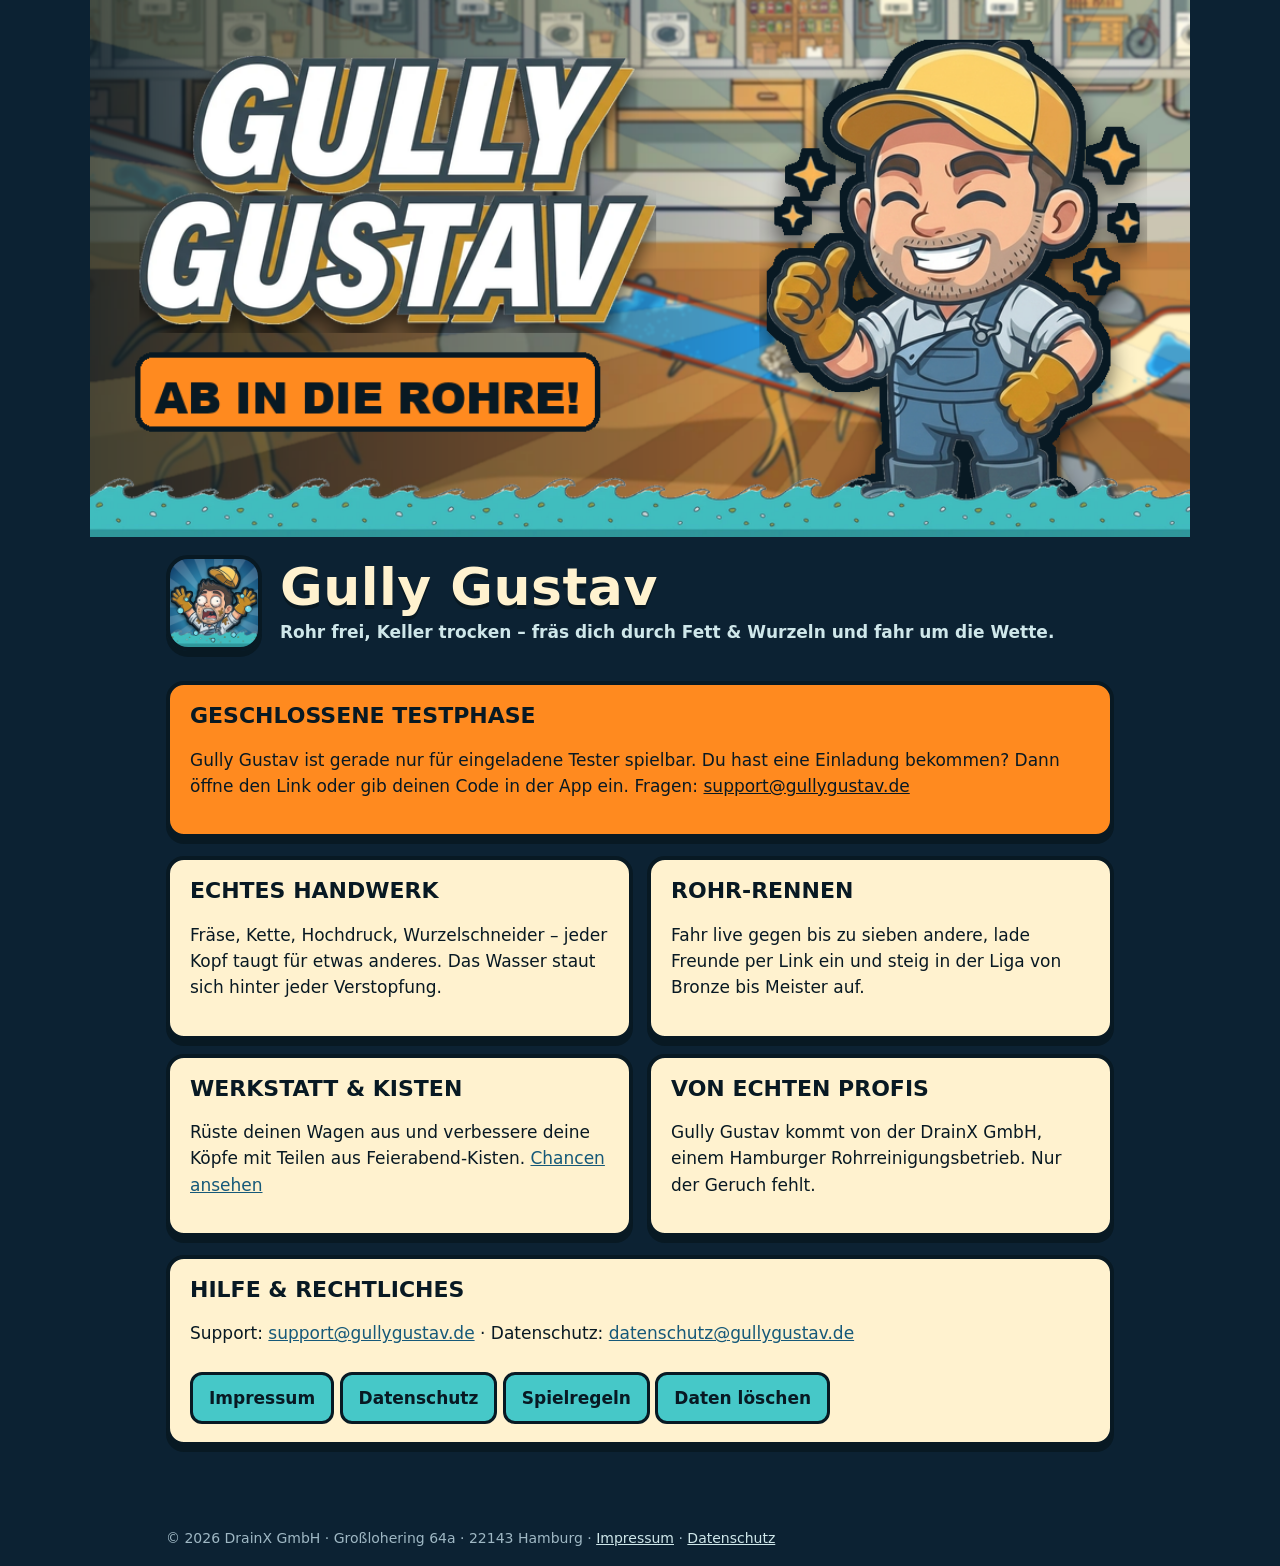
==== index.html @ fd1d6a28 "Website gullygustav.de: Startseite und Rechtliches Co-Authored-By: Claude Opus 5.5 (1M context) <nor" ====
<!doctype html>
<html lang="de">
<head>
<meta charset="utf-8">
<meta name="viewport" content="width=device-width,initial-scale=1">
<title>Gully Gustav – Rohrreinigung im Untergrund</title>
<meta name="description" content="Gully Gustav: Fräs dich durch Fett und Wurzeln, rette den Keller und fahr um die Wette. Ein Spiel der DrainX GmbH aus Hamburg.">
<link rel="icon" href="assets/symbol-192.png">
<style>
  :root { --tinte:#081923; --nacht:#0c2233; --papier:#fff2cf; --orange:#ff8a1f; --gold:#f6b73c; --wasser:#46c8c8; }
  * { box-sizing:border-box; }
  body { margin:0; background:var(--nacht); color:var(--papier); font:17px/1.55 system-ui,-apple-system,"Segoe UI",Roboto,sans-serif; }
  a { color:var(--gold); }
  .held { max-width:1100px; margin:0 auto; }
  .held > img.banner { display:block; width:100%; height:auto; aspect-ratio:1024/500; }
  .held-inhalt { max-width:980px; width:100%; margin:0 auto; padding:18px 16px 4px; display:flex; gap:18px; align-items:center; }
  .held-inhalt img { width:96px; height:96px; border-radius:22px; border:4px solid var(--tinte); box-shadow:0 6px 0 var(--tinte); }
  h1 { margin:0; font:900 clamp(30px,6vw,52px)/1 system-ui,sans-serif; letter-spacing:.5px; text-shadow:0 4px 0 var(--tinte); }
  .unter { margin:6px 0 0; font-weight:700; color:#cfe7ea; }
  main { max-width:980px; margin:0 auto; padding:8px 16px 48px; }
  .karte { margin:18px 0; padding:18px 20px; border:4px solid var(--tinte); border-radius:18px; background:var(--papier); color:var(--tinte); box-shadow:0 6px 0 var(--tinte); }
  .karte h2 { margin:0 0 6px; font:900 22px/1.2 system-ui,sans-serif; text-transform:uppercase; }
  .raster { display:grid; grid-template-columns:repeat(auto-fit,minmax(min(100%,360px),1fr)); gap:14px; }
  .raster .karte { margin:0; }
  .hinweis { background:var(--orange); }
  .knopf { display:inline-block; margin-top:8px; padding:10px 16px; border:3px solid var(--tinte); border-radius:12px; background:var(--wasser); color:var(--tinte); font-weight:900; text-decoration:none; }
  footer { max-width:980px; margin:0 auto; padding:16px; font-size:14px; color:#9fb8c4; }
  footer a { color:#cfe7ea; }
</style>
</head>
<body>
<header class="held">
  <img class="banner" src="assets/vorstellung-1024x500.png" alt="Gully Gustav – Ab in die Rohre!">
  <div class="held-inhalt">
    <img src="assets/symbol-192.png" alt="Gully Gustav Symbol">
    <div>
      <h1>Gully Gustav</h1>
      <p class="unter">Rohr frei, Keller trocken – fräs dich durch Fett &amp; Wurzeln und fahr um die Wette.</p>
    </div>
  </div>
</header>
<main>
  <section class="karte hinweis">
    <h2>Geschlossene Testphase</h2>
    <p>Gully Gustav ist gerade nur für eingeladene Tester spielbar. Du hast eine Einladung bekommen? Dann öffne den Link oder gib deinen Code in der App ein. Fragen: <a href="mailto:support@gullygustav.de" style="color:var(--tinte)">support@gullygustav.de</a></p>
  </section>
  <div class="raster">
    <section class="karte"><h2>Echtes Handwerk</h2><p>Fräse, Kette, Hochdruck, Wurzelschneider – jeder Kopf taugt für etwas anderes. Das Wasser staut sich hinter jeder Verstopfung.</p></section>
    <section class="karte"><h2>Rohr-Rennen</h2><p>Fahr live gegen bis zu sieben andere, lade Freunde per Link ein und steig in der Liga von Bronze bis Meister auf.</p></section>
    <section class="karte"><h2>Werkstatt &amp; Kisten</h2><p>Rüste deinen Wagen aus und verbessere deine Köpfe mit Teilen aus Feierabend-Kisten. <a href="recht/#kisten" style="color:#165979">Chancen ansehen</a></p></section>
    <section class="karte"><h2>Von echten Profis</h2><p>Gully Gustav kommt von der DrainX GmbH, einem Hamburger Rohrreinigungsbetrieb. Nur der Geruch fehlt.</p></section>
  </div>
  <section class="karte">
    <h2>Hilfe &amp; Rechtliches</h2>
    <p>Support: <a href="mailto:support@gullygustav.de" style="color:#165979">support@gullygustav.de</a> · Datenschutz: <a href="mailto:datenschutz@gullygustav.de" style="color:#165979">datenschutz@gullygustav.de</a></p>
    <a class="knopf" href="recht/#impressum">Impressum</a>
    <a class="knopf" href="recht/#datenschutz">Datenschutz</a>
    <a class="knopf" href="recht/#regeln">Spielregeln</a>
    <a class="knopf" href="recht/#loeschen">Daten löschen</a>
  </section>
</main>
<footer>© 2026 DrainX GmbH · Großlohering 64a · 22143 Hamburg · <a href="recht/#impressum">Impressum</a> · <a href="recht/#datenschutz">Datenschutz</a></footer>
</body>
</html>
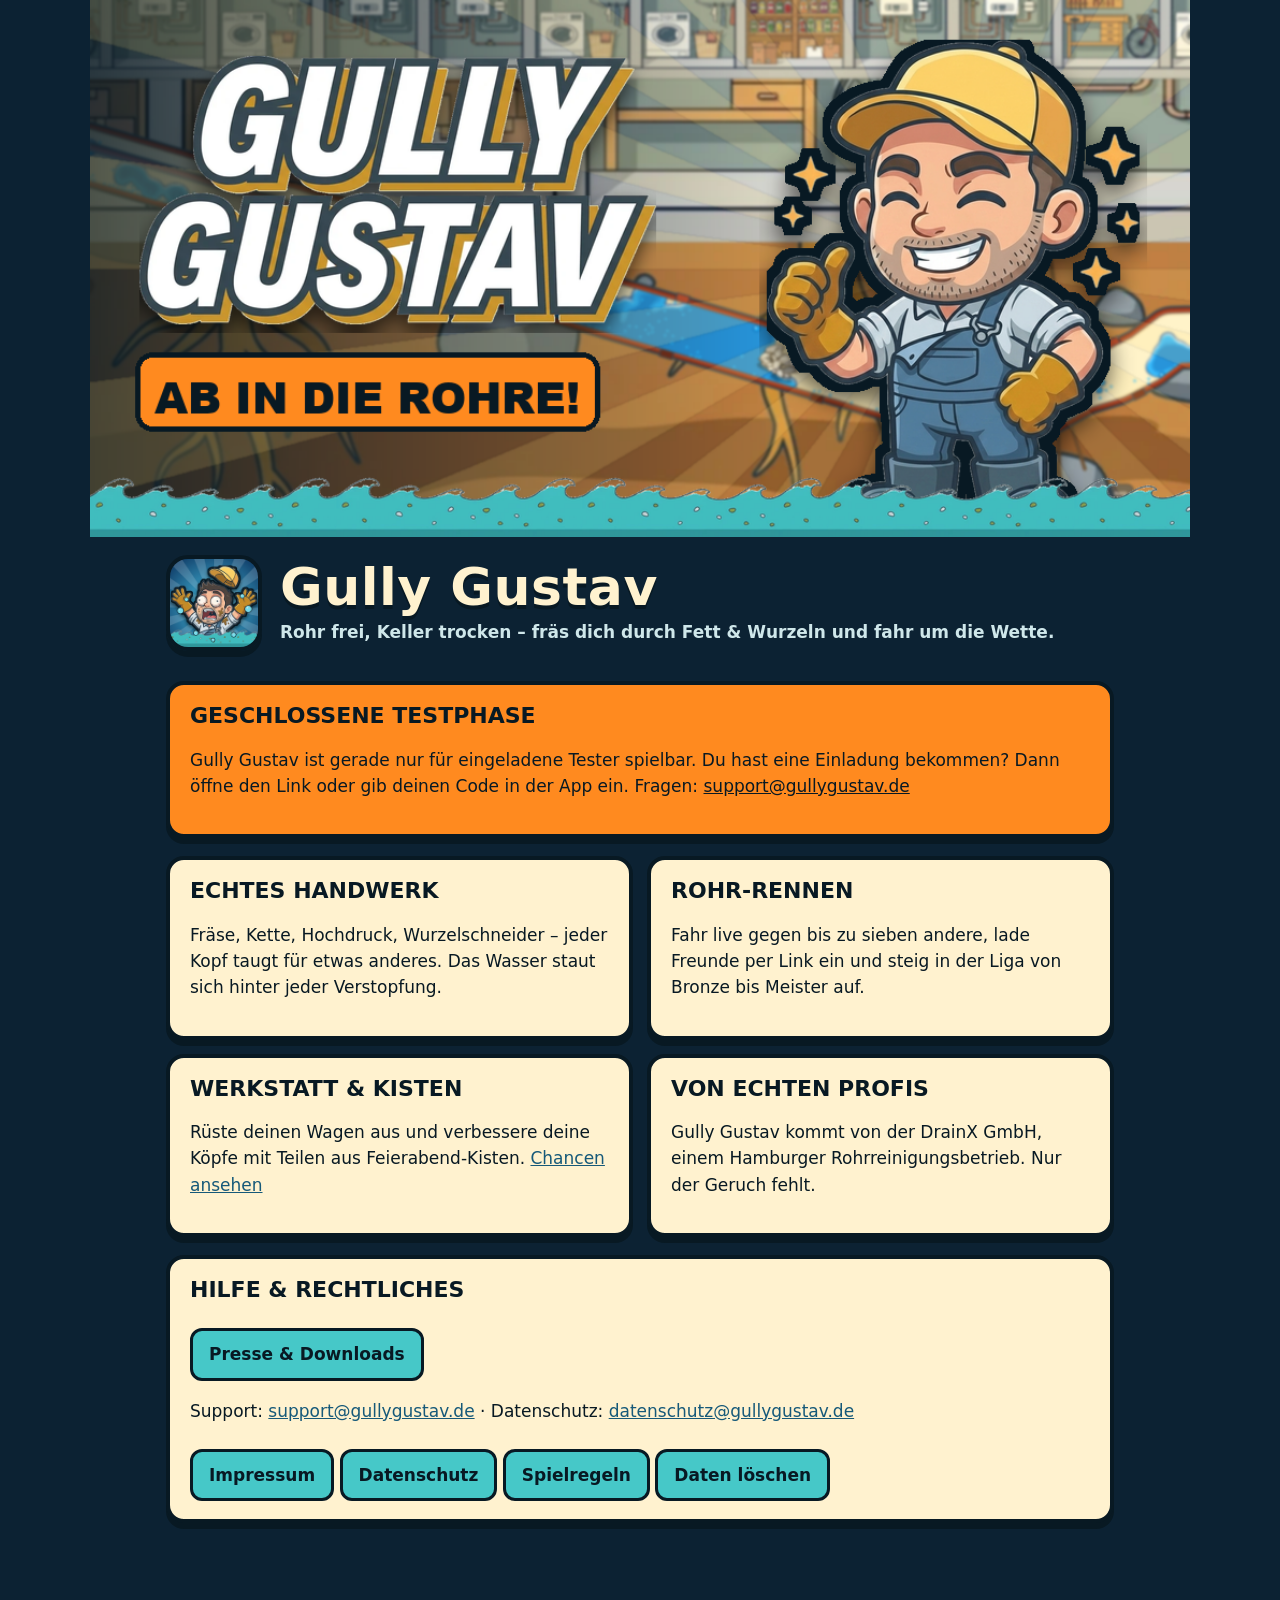
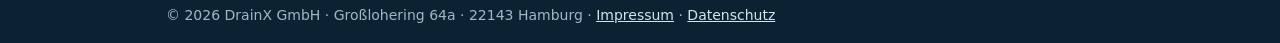
==== commit 7ac62380: "Add public Gully Gustav press kit and downloads" ====
--- a/index.html
+++ b/index.html
@@ -52,6 +52,7 @@
   </div>
   <section class="karte">
     <h2>Hilfe &amp; Rechtliches</h2>
+    <p><a class="knopf" href="presse/">Presse &amp; Downloads</a></p>
     <p>Support: <a href="mailto:support@gullygustav.de" style="color:#165979">support@gullygustav.de</a> · Datenschutz: <a href="mailto:datenschutz@gullygustav.de" style="color:#165979">datenschutz@gullygustav.de</a></p>
     <a class="knopf" href="recht/#impressum">Impressum</a>
     <a class="knopf" href="recht/#datenschutz">Datenschutz</a>
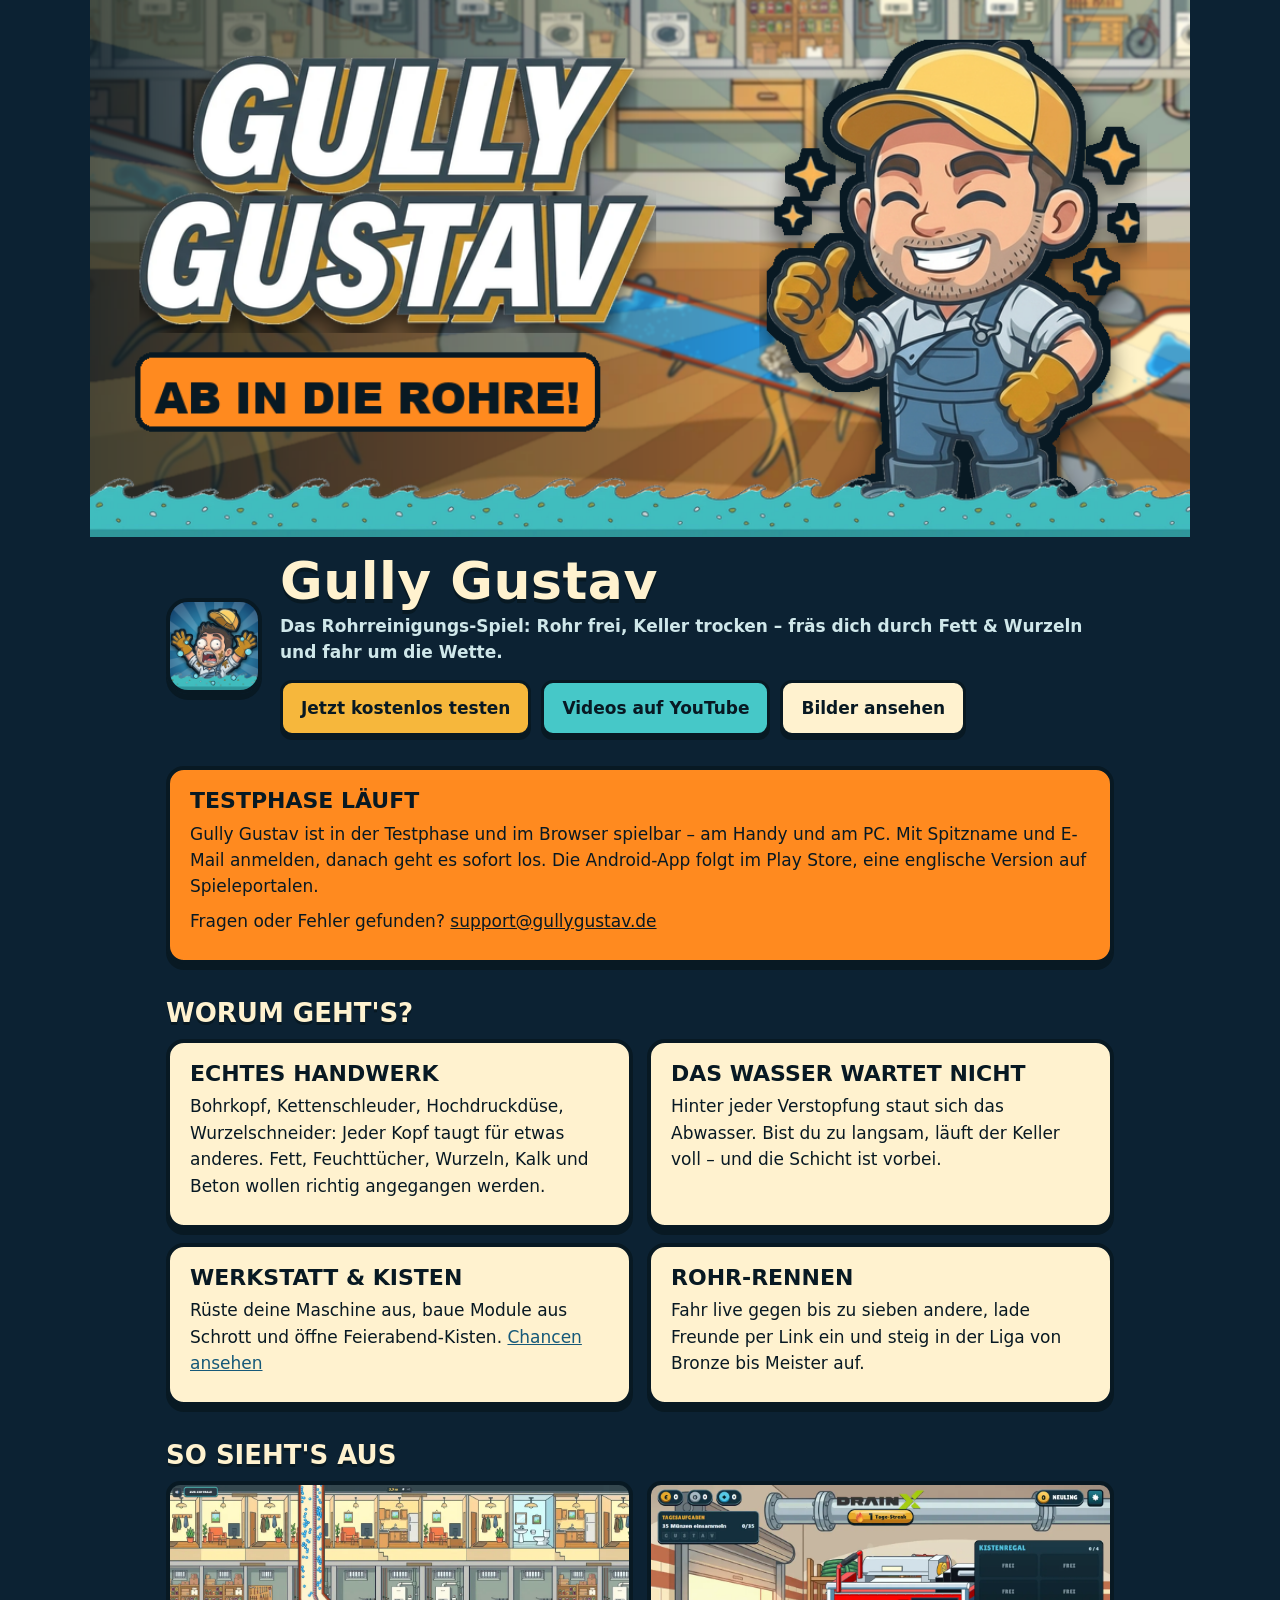
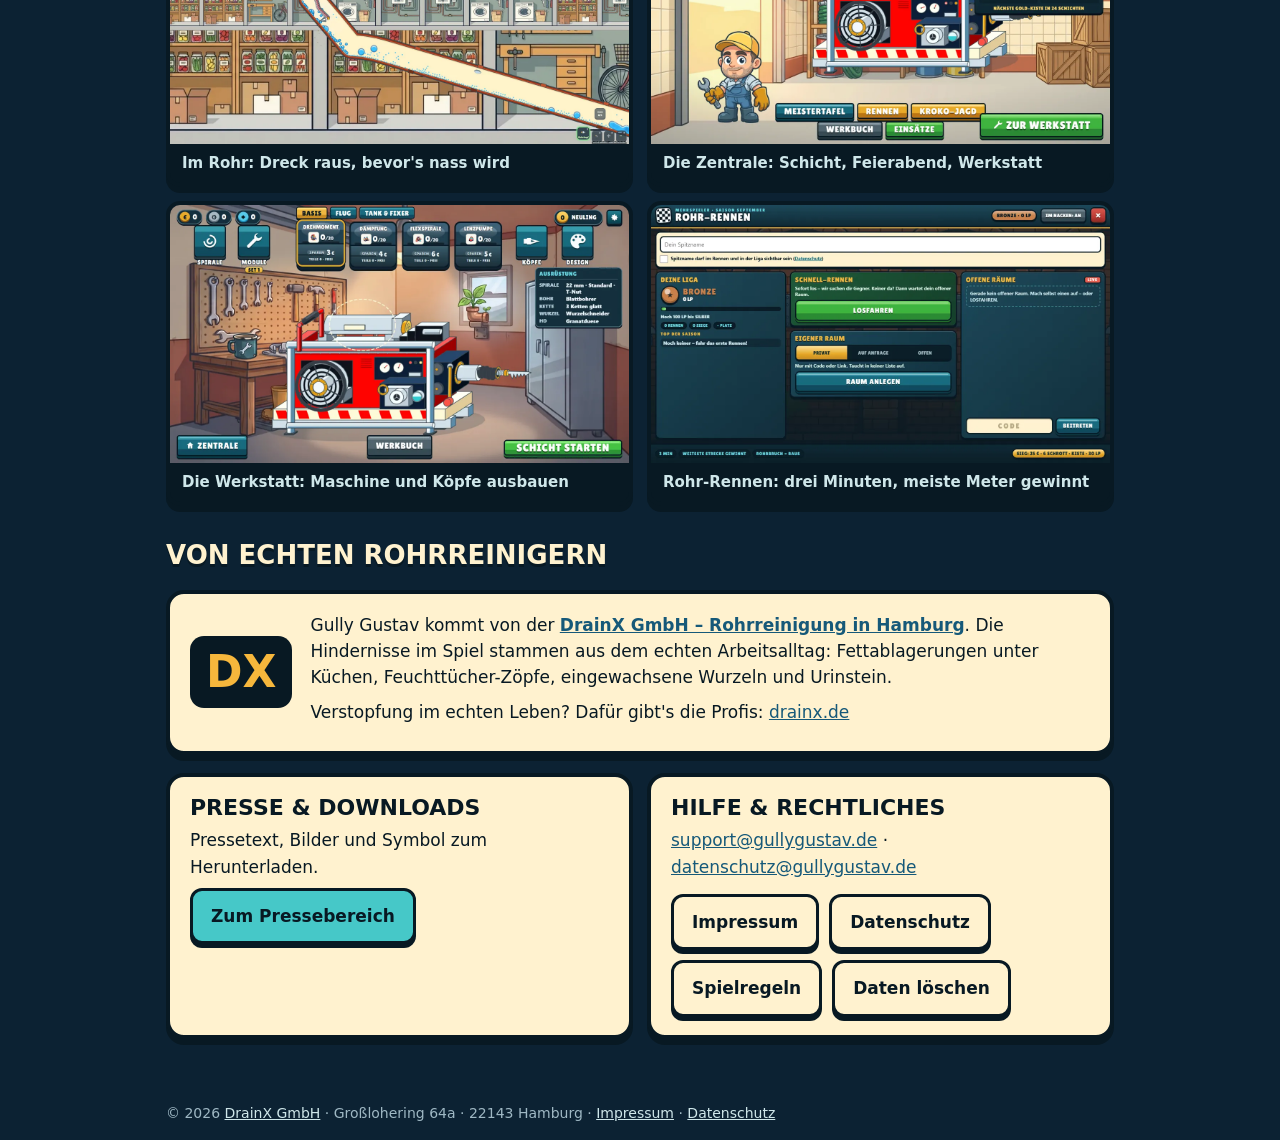
==== commit 232adf3a: "Startseite neu: Spielbilder, Knoepfe (Testen, YouTube), DrainX-Abschnitt mit Link, SEO (Canonical, O" ====
--- a/index.html
+++ b/index.html
@@ -3,63 +3,135 @@
 <head>
 <meta charset="utf-8">
 <meta name="viewport" content="width=device-width,initial-scale=1">
-<title>Gully Gustav – Rohrreinigung im Untergrund</title>
-<meta name="description" content="Gully Gustav: Fräs dich durch Fett und Wurzeln, rette den Keller und fahr um die Wette. Ein Spiel der DrainX GmbH aus Hamburg.">
+<title>Gully Gustav – das Rohrreinigungs-Spiel von DrainX</title>
+<meta name="description" content="Gully Gustav: Fräs dich durch Fett, Feuchttücher und Wurzeln, bevor der Keller volläuft. Arcade-Spiel mit echter Wasserphysik, Werkstatt und Rohr-Rennen – gemacht von der DrainX GmbH, Rohrreinigung aus Hamburg.">
+<link rel="canonical" href="https://gullygustav.de/">
 <link rel="icon" href="assets/symbol-192.png">
+<link rel="apple-touch-icon" href="assets/symbol-192.png">
+<meta name="theme-color" content="#081923">
+<meta property="og:type" content="website">
+<meta property="og:site_name" content="Gully Gustav">
+<meta property="og:title" content="Gully Gustav – das Rohrreinigungs-Spiel">
+<meta property="og:description" content="Rohr frei, Keller trocken: Fräs dich durch Fett und Wurzeln und fahr um die Wette. Ein Spiel der DrainX GmbH aus Hamburg.">
+<meta property="og:url" content="https://gullygustav.de/">
+<meta property="og:image" content="https://gullygustav.de/assets/og-bild.jpg">
+<meta property="og:image:width" content="1200">
+<meta property="og:image:height" content="630">
+<meta property="og:locale" content="de_DE">
+<meta name="twitter:card" content="summary_large_image">
+<script type="application/ld+json">
+{
+  "@context": "https://schema.org",
+  "@type": "VideoGame",
+  "name": "Gully Gustav",
+  "url": "https://gullygustav.de/",
+  "image": "https://gullygustav.de/assets/og-bild.jpg",
+  "description": "Arcade-Spiel über Rohrreinigung: Werkzeugkopf wählen, Verstopfungen fräsen, bevor das Wasser den Keller flutet. Mit Werkstatt, Feierabend-Kisten und Rohr-Rennen.",
+  "genre": ["Arcade", "Geschicklichkeit"],
+  "gamePlatform": ["Webbrowser", "Android"],
+  "inLanguage": ["de", "en"],
+  "publisher": {
+    "@type": "Organization",
+    "name": "DrainX GmbH",
+    "url": "https://drainx.de/",
+    "address": { "@type": "PostalAddress", "streetAddress": "Großlohering 64a", "postalCode": "22143", "addressLocality": "Hamburg", "addressCountry": "DE" }
+  },
+  "sameAs": ["https://www.youtube.com/@gullygustavspiel"]
+}
+</script>
 <style>
   :root { --tinte:#081923; --nacht:#0c2233; --papier:#fff2cf; --orange:#ff8a1f; --gold:#f6b73c; --wasser:#46c8c8; }
   * { box-sizing:border-box; }
+  html { scroll-behavior:smooth; }
   body { margin:0; background:var(--nacht); color:var(--papier); font:17px/1.55 system-ui,-apple-system,"Segoe UI",Roboto,sans-serif; }
   a { color:var(--gold); }
+  img { max-width:100%; }
   .held { max-width:1100px; margin:0 auto; }
   .held > img.banner { display:block; width:100%; height:auto; aspect-ratio:1024/500; }
   .held-inhalt { max-width:980px; width:100%; margin:0 auto; padding:18px 16px 4px; display:flex; gap:18px; align-items:center; }
-  .held-inhalt img { width:96px; height:96px; border-radius:22px; border:4px solid var(--tinte); box-shadow:0 6px 0 var(--tinte); }
+  .held-inhalt img { width:96px; height:96px; border-radius:22px; border:4px solid var(--tinte); box-shadow:0 6px 0 var(--tinte); flex:none; }
   h1 { margin:0; font:900 clamp(30px,6vw,52px)/1 system-ui,sans-serif; letter-spacing:.5px; text-shadow:0 4px 0 var(--tinte); }
   .unter { margin:6px 0 0; font-weight:700; color:#cfe7ea; }
+  .aktionen { display:flex; flex-wrap:wrap; gap:10px; margin:14px 0 0; }
   main { max-width:980px; margin:0 auto; padding:8px 16px 48px; }
   .karte { margin:18px 0; padding:18px 20px; border:4px solid var(--tinte); border-radius:18px; background:var(--papier); color:var(--tinte); box-shadow:0 6px 0 var(--tinte); }
   .karte h2 { margin:0 0 6px; font:900 22px/1.2 system-ui,sans-serif; text-transform:uppercase; }
-  .raster { display:grid; grid-template-columns:repeat(auto-fit,minmax(min(100%,360px),1fr)); gap:14px; }
+  .karte p { margin:0 0 8px; }
+  .raster { display:grid; grid-template-columns:repeat(auto-fit,minmax(min(100%,380px),1fr)); gap:14px; }
   .raster .karte { margin:0; }
   .hinweis { background:var(--orange); }
-  .knopf { display:inline-block; margin-top:8px; padding:10px 16px; border:3px solid var(--tinte); border-radius:12px; background:var(--wasser); color:var(--tinte); font-weight:900; text-decoration:none; }
+  .knopf { display:inline-block; padding:12px 18px; border:3px solid var(--tinte); border-radius:12px; background:var(--wasser); color:var(--tinte); font-weight:900; text-decoration:none; box-shadow:0 4px 0 var(--tinte); }
+  .knopf.gold { background:var(--gold); }
+  .knopf.leise { background:var(--papier); }
+  .knopf:hover { transform:translateY(1px); box-shadow:0 3px 0 var(--tinte); }
+  h2.abschnitt { margin:34px 0 10px; font:900 26px/1.2 system-ui,sans-serif; text-transform:uppercase; text-shadow:0 3px 0 var(--tinte); }
+  .galerie { display:grid; grid-template-columns:repeat(auto-fit,minmax(min(100%,420px),1fr)); gap:14px; }
+  .galerie figure { margin:0; border:4px solid var(--tinte); border-radius:14px; overflow:hidden; background:var(--tinte); box-shadow:0 6px 0 var(--tinte); }
+  .galerie img { display:block; width:100%; height:auto; aspect-ratio:16/9; object-fit:cover; }
+  .galerie figcaption { padding:8px 12px; font-size:15px; font-weight:700; color:#cfe7ea; }
+  .profi { display:grid; grid-template-columns:auto 1fr; gap:18px; align-items:center; }
+  .profi .zeichen { font:900 44px/1 system-ui,sans-serif; background:var(--tinte); color:var(--gold); border-radius:14px; padding:14px 16px; }
+  @media (max-width:560px) { .profi { grid-template-columns:1fr; } .held-inhalt { align-items:flex-start; } .held-inhalt img { width:72px; height:72px; } }
   footer { max-width:980px; margin:0 auto; padding:16px; font-size:14px; color:#9fb8c4; }
   footer a { color:#cfe7ea; }
 </style>
 </head>
 <body>
 <header class="held">
-  <img class="banner" src="assets/vorstellung-1024x500.png" alt="Gully Gustav – Ab in die Rohre!">
+  <img class="banner" src="assets/vorstellung-1024x500.png" alt="Gully Gustav – Ab in die Rohre!" width="1024" height="500">
   <div class="held-inhalt">
-    <img src="assets/symbol-192.png" alt="Gully Gustav Symbol">
+    <img src="assets/symbol-192.png" alt="Gully Gustav Symbol" width="96" height="96">
     <div>
       <h1>Gully Gustav</h1>
-      <p class="unter">Rohr frei, Keller trocken – fräs dich durch Fett &amp; Wurzeln und fahr um die Wette.</p>
+      <p class="unter">Das Rohrreinigungs-Spiel: Rohr frei, Keller trocken – fräs dich durch Fett &amp; Wurzeln und fahr um die Wette.</p>
+      <div class="aktionen">
+        <a class="knopf gold" href="https://spiel.gullygustav.de/test">Jetzt kostenlos testen</a>
+        <a class="knopf" href="https://www.youtube.com/@gullygustavspiel" rel="me">Videos auf YouTube</a>
+        <a class="knopf leise" href="#bilder">Bilder ansehen</a>
+      </div>
     </div>
   </div>
 </header>
 <main>
   <section class="karte hinweis">
-    <h2>Geschlossene Testphase</h2>
-    <p>Gully Gustav ist gerade nur für eingeladene Tester spielbar. Du hast eine Einladung bekommen? Dann öffne den Link oder gib deinen Code in der App ein. Fragen: <a href="mailto:support@gullygustav.de" style="color:var(--tinte)">support@gullygustav.de</a></p>
+    <h2>Testphase läuft</h2>
+    <p>Gully Gustav ist in der Testphase und im Browser spielbar – am Handy und am PC. Mit Spitzname und E-Mail anmelden, danach geht es sofort los. Die Android-App folgt im Play Store, eine englische Version auf Spieleportalen.</p>
+    <p>Fragen oder Fehler gefunden? <a href="mailto:support@gullygustav.de" style="color:var(--tinte)">support@gullygustav.de</a></p>
   </section>
+
+  <h2 class="abschnitt">Worum geht's?</h2>
   <div class="raster">
-    <section class="karte"><h2>Echtes Handwerk</h2><p>Fräse, Kette, Hochdruck, Wurzelschneider – jeder Kopf taugt für etwas anderes. Das Wasser staut sich hinter jeder Verstopfung.</p></section>
+    <section class="karte"><h2>Echtes Handwerk</h2><p>Bohrkopf, Kettenschleuder, Hochdruckdüse, Wurzelschneider: Jeder Kopf taugt für etwas anderes. Fett, Feuchttücher, Wurzeln, Kalk und Beton wollen richtig angegangen werden.</p></section>
+    <section class="karte"><h2>Das Wasser wartet nicht</h2><p>Hinter jeder Verstopfung staut sich das Abwasser. Bist du zu langsam, läuft der Keller voll – und die Schicht ist vorbei.</p></section>
+    <section class="karte"><h2>Werkstatt &amp; Kisten</h2><p>Rüste deine Maschine aus, baue Module aus Schrott und öffne Feierabend-Kisten. <a href="recht/#kisten" style="color:#165979">Chancen ansehen</a></p></section>
     <section class="karte"><h2>Rohr-Rennen</h2><p>Fahr live gegen bis zu sieben andere, lade Freunde per Link ein und steig in der Liga von Bronze bis Meister auf.</p></section>
-    <section class="karte"><h2>Werkstatt &amp; Kisten</h2><p>Rüste deinen Wagen aus und verbessere deine Köpfe mit Teilen aus Feierabend-Kisten. <a href="recht/#kisten" style="color:#165979">Chancen ansehen</a></p></section>
-    <section class="karte"><h2>Von echten Profis</h2><p>Gully Gustav kommt von der DrainX GmbH, einem Hamburger Rohrreinigungsbetrieb. Nur der Geruch fehlt.</p></section>
   </div>
-  <section class="karte">
-    <h2>Hilfe &amp; Rechtliches</h2>
-    <p><a class="knopf" href="presse/">Presse &amp; Downloads</a></p>
-    <p>Support: <a href="mailto:support@gullygustav.de" style="color:#165979">support@gullygustav.de</a> · Datenschutz: <a href="mailto:datenschutz@gullygustav.de" style="color:#165979">datenschutz@gullygustav.de</a></p>
-    <a class="knopf" href="recht/#impressum">Impressum</a>
-    <a class="knopf" href="recht/#datenschutz">Datenschutz</a>
-    <a class="knopf" href="recht/#regeln">Spielregeln</a>
-    <a class="knopf" href="recht/#loeschen">Daten löschen</a>
+
+  <h2 class="abschnitt" id="bilder">So sieht's aus</h2>
+  <div class="galerie">
+    <figure><img src="assets/bilder/fahrt.webp" alt="Gully Gustav: Spirale mit Fräskopf im Abwasserrohr unter einem Wohnhaus" loading="lazy" width="1280" height="720"><figcaption>Im Rohr: Dreck raus, bevor's nass wird</figcaption></figure>
+    <figure><img src="assets/bilder/zentrale.webp" alt="Gully Gustav: Zentrale mit Schichtauswahl" loading="lazy" width="1280" height="720"><figcaption>Die Zentrale: Schicht, Feierabend, Werkstatt</figcaption></figure>
+    <figure><img src="assets/bilder/werkstatt.webp" alt="Gully Gustav: Werkstatt mit Rohrreinigungsmaschine und Ausbau-Karten" loading="lazy" width="1280" height="720"><figcaption>Die Werkstatt: Maschine und Köpfe ausbauen</figcaption></figure>
+    <figure><img src="assets/bilder/rennen.webp" alt="Gully Gustav: Rohr-Rennen gegen andere Spieler" loading="lazy" width="1280" height="720"><figcaption>Rohr-Rennen: drei Minuten, meiste Meter gewinnt</figcaption></figure>
+  </div>
+
+  <h2 class="abschnitt">Von echten Rohrreinigern</h2>
+  <section class="karte profi">
+    <div class="zeichen" aria-hidden="true">DX</div>
+    <div>
+      <p>Gully Gustav kommt von der <a href="https://drainx.de/" style="color:#165979"><strong>DrainX GmbH – Rohrreinigung in Hamburg</strong></a>. Die Hindernisse im Spiel stammen aus dem echten Arbeitsalltag: Fettablagerungen unter Küchen, Feuchttücher-Zöpfe, eingewachsene Wurzeln und Urinstein.</p>
+      <p>Verstopfung im echten Leben? Dafür gibt's die Profis: <a href="https://drainx.de/" style="color:#165979">drainx.de</a></p>
+    </div>
   </section>
+
+  <div class="raster">
+    <section class="karte"><h2>Presse &amp; Downloads</h2><p>Pressetext, Bilder und Symbol zum Herunterladen.</p><a class="knopf" href="presse/">Zum Pressebereich</a></section>
+    <section class="karte"><h2>Hilfe &amp; Rechtliches</h2><p><a href="mailto:support@gullygustav.de" style="color:#165979">support@gullygustav.de</a> · <a href="mailto:datenschutz@gullygustav.de" style="color:#165979">datenschutz@gullygustav.de</a></p>
+      <div class="aktionen"><a class="knopf leise" href="recht/#impressum">Impressum</a><a class="knopf leise" href="recht/#datenschutz">Datenschutz</a><a class="knopf leise" href="recht/#regeln">Spielregeln</a><a class="knopf leise" href="recht/#loeschen">Daten löschen</a></div></section>
+  </div>
 </main>
-<footer>© 2026 DrainX GmbH · Großlohering 64a · 22143 Hamburg · <a href="recht/#impressum">Impressum</a> · <a href="recht/#datenschutz">Datenschutz</a></footer>
+<footer>
+  © 2026 <a href="https://drainx.de/">DrainX GmbH</a> · Großlohering 64a · 22143 Hamburg · <a href="recht/#impressum">Impressum</a> · <a href="recht/#datenschutz">Datenschutz</a>
+</footer>
 </body>
 </html>
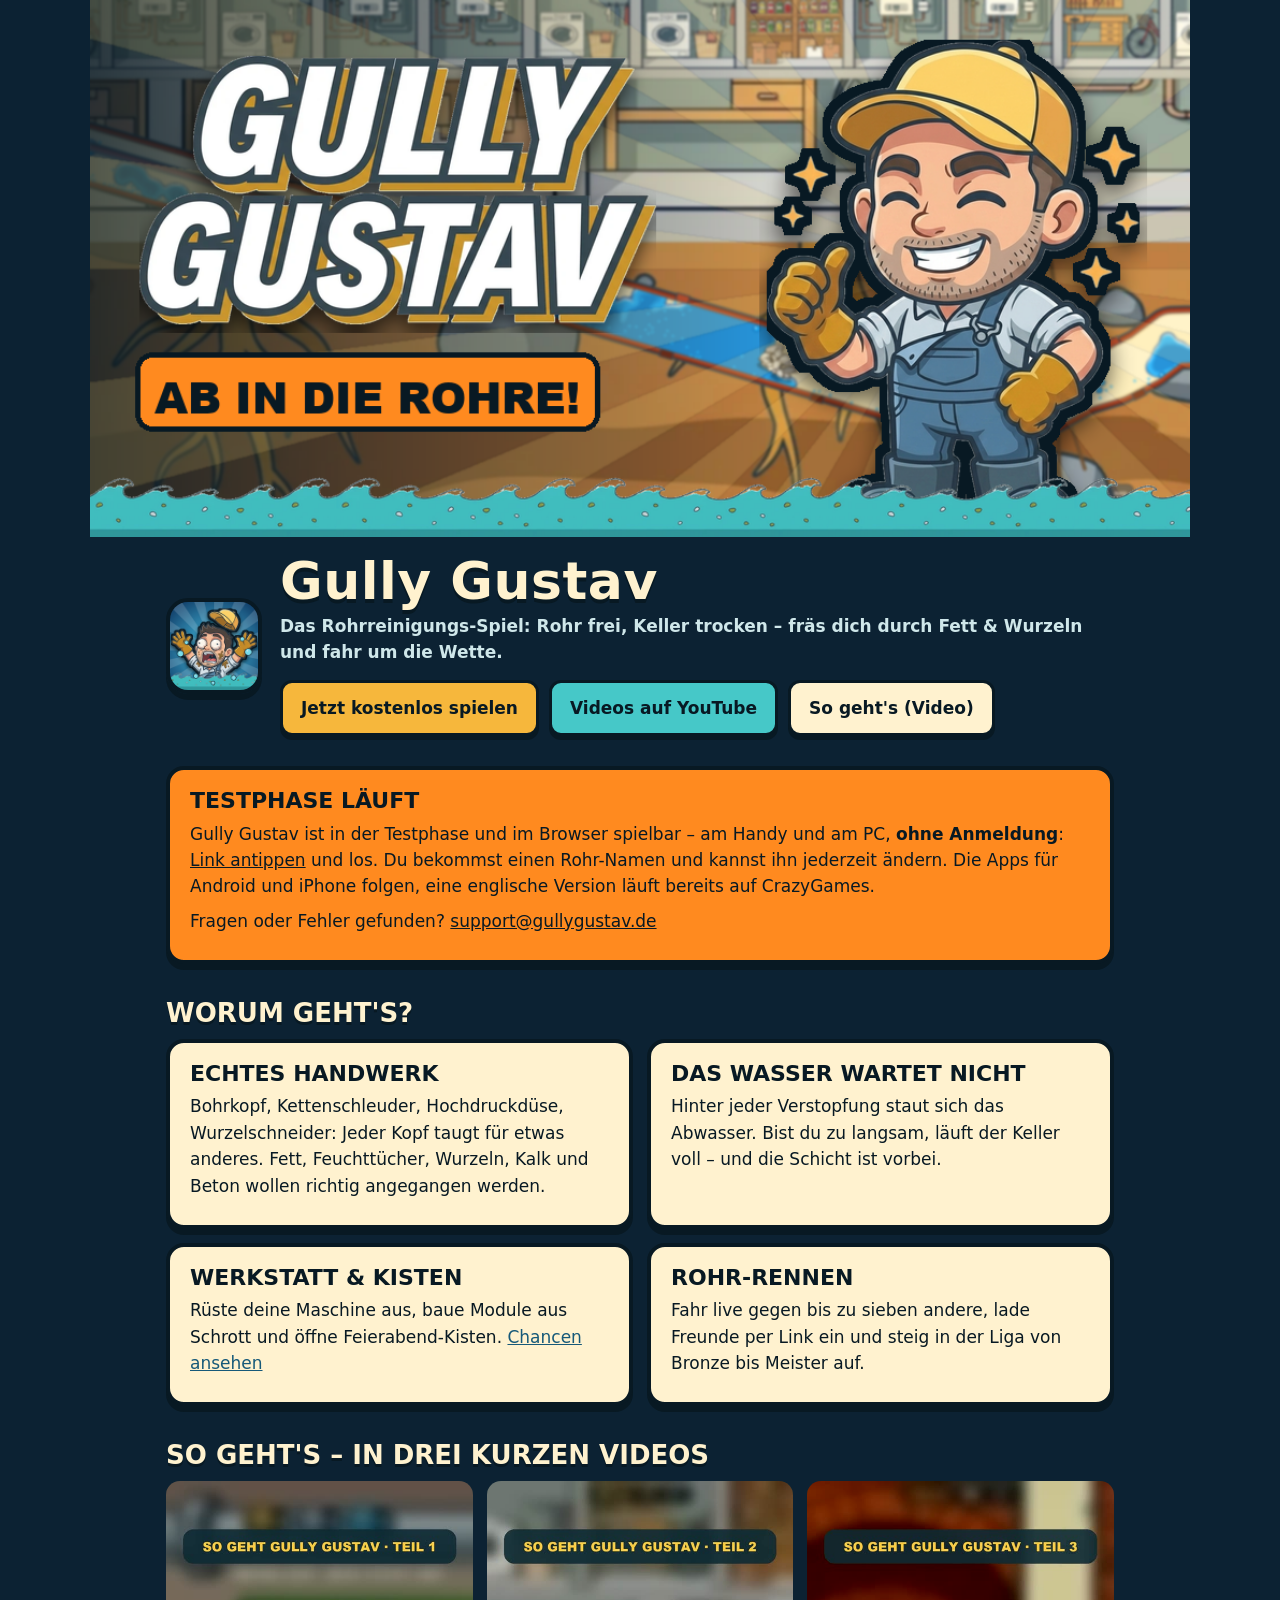
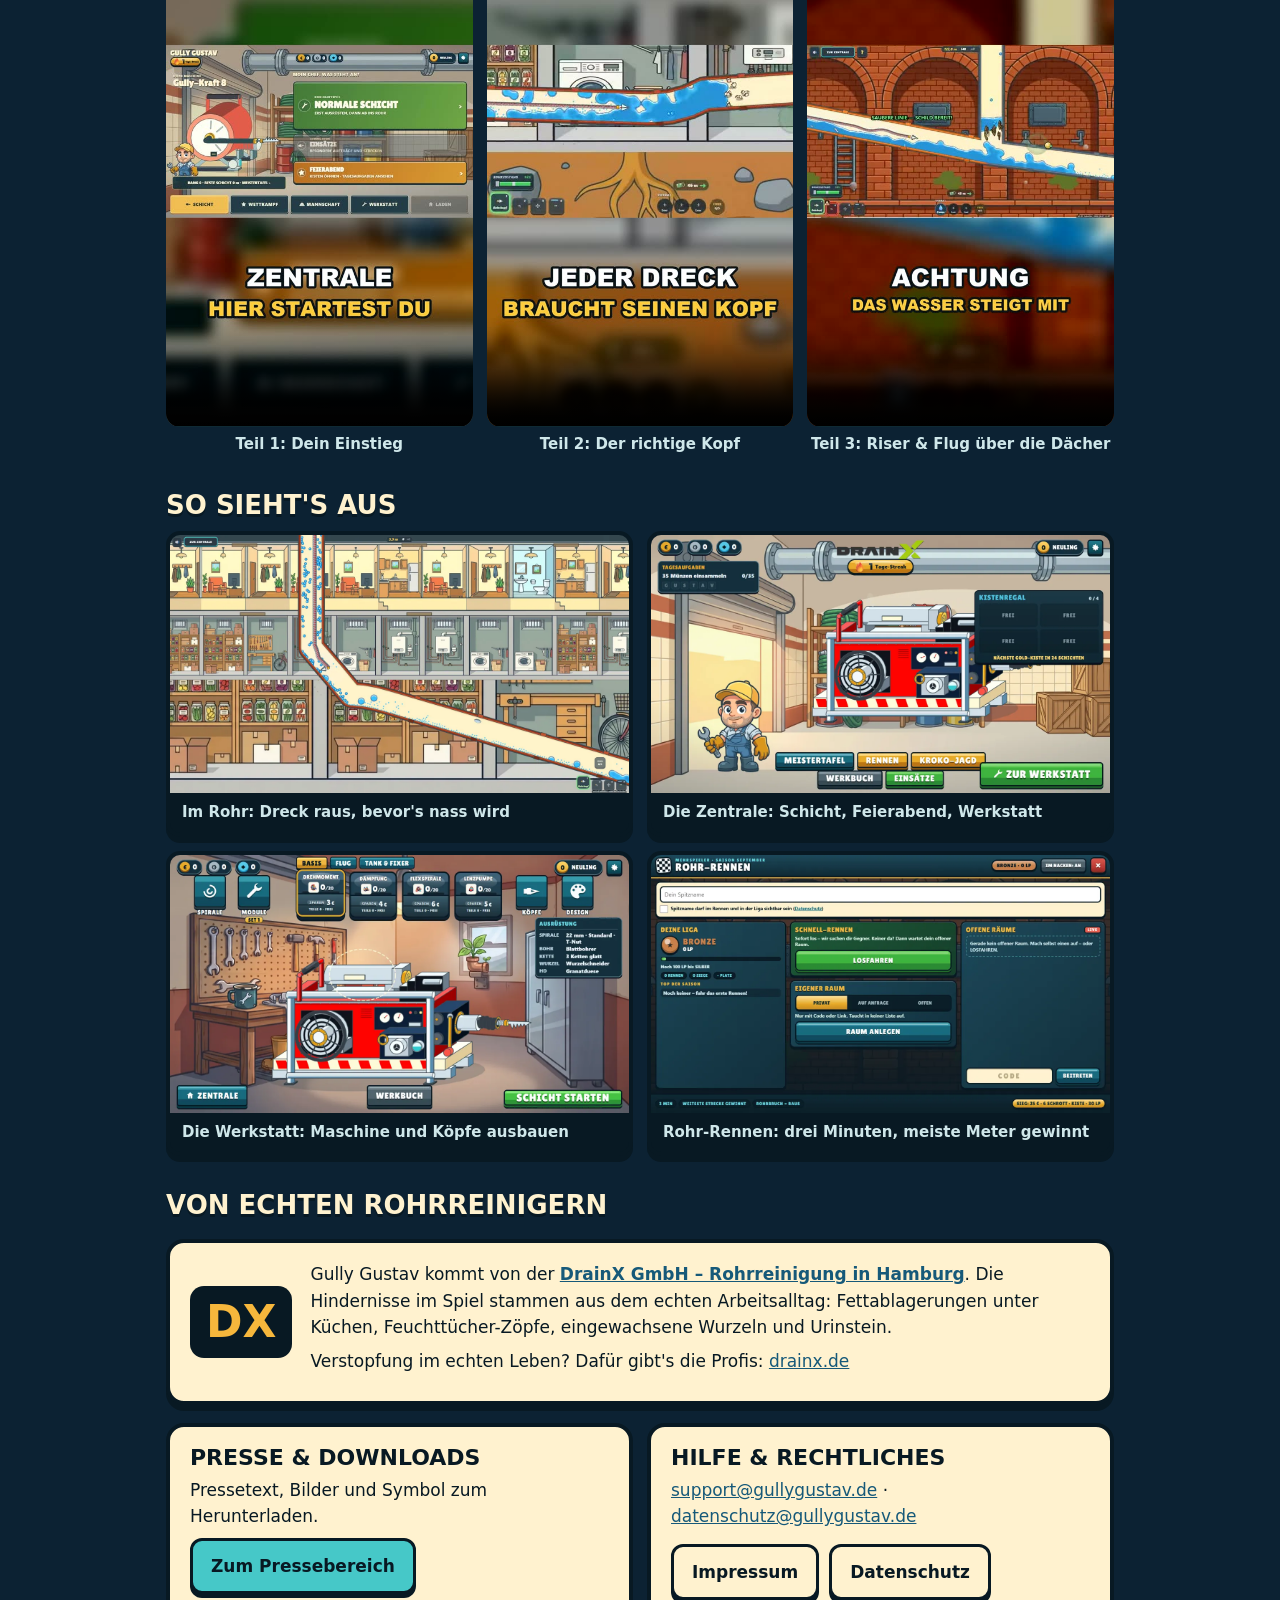
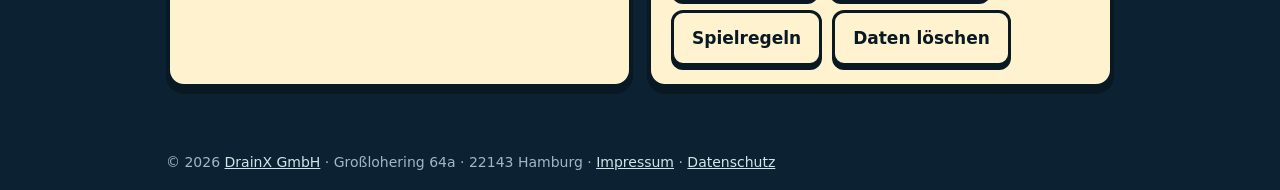
==== commit 5d34e79e: "Startseite: Tutorial-Videos 'So geht's' + Einstieg ohne Anmeldung (Link gruppe-webseite) Co-Authored" ====
--- a/index.html
+++ b/index.html
@@ -65,6 +65,9 @@
   .knopf.leise { background:var(--papier); }
   .knopf:hover { transform:translateY(1px); box-shadow:0 3px 0 var(--tinte); }
   h2.abschnitt { margin:34px 0 10px; font:900 26px/1.2 system-ui,sans-serif; text-transform:uppercase; text-shadow:0 3px 0 var(--tinte); }
+  .videos { display:grid; grid-template-columns:repeat(auto-fit,minmax(min(100%,230px),1fr)); gap:14px; }
+  .videos figure { margin:0; } .videos video { width:100%; height:auto; aspect-ratio:9/16; border-radius:14px; background:#0f2a34; display:block; }
+  .videos figcaption { margin-top:6px; font-size:15px; font-weight:700; text-align:center; color:#cfe7ea; }
   .galerie { display:grid; grid-template-columns:repeat(auto-fit,minmax(min(100%,420px),1fr)); gap:14px; }
   .galerie figure { margin:0; border:4px solid var(--tinte); border-radius:14px; overflow:hidden; background:var(--tinte); box-shadow:0 6px 0 var(--tinte); }
   .galerie img { display:block; width:100%; height:auto; aspect-ratio:16/9; object-fit:cover; }
@@ -85,9 +88,9 @@
       <h1>Gully Gustav</h1>
       <p class="unter">Das Rohrreinigungs-Spiel: Rohr frei, Keller trocken – fräs dich durch Fett &amp; Wurzeln und fahr um die Wette.</p>
       <div class="aktionen">
-        <a class="knopf gold" href="https://spiel.gullygustav.de/test">Jetzt kostenlos testen</a>
+        <a class="knopf gold" href="https://spiel.gullygustav.de/?zugang=MN2T-8TGQ">Jetzt kostenlos spielen</a>
         <a class="knopf" href="https://www.youtube.com/@gullygustavspiel" rel="me">Videos auf YouTube</a>
-        <a class="knopf leise" href="#bilder">Bilder ansehen</a>
+        <a class="knopf leise" href="#sogehts">So geht's (Video)</a>
       </div>
     </div>
   </div>
@@ -95,7 +98,7 @@
 <main>
   <section class="karte hinweis">
     <h2>Testphase läuft</h2>
-    <p>Gully Gustav ist in der Testphase und im Browser spielbar – am Handy und am PC. Mit Spitzname und E-Mail anmelden, danach geht es sofort los. Die Android-App folgt im Play Store, eine englische Version auf Spieleportalen.</p>
+    <p>Gully Gustav ist in der Testphase und im Browser spielbar – am Handy und am PC, <strong>ohne Anmeldung</strong>: <a href="https://spiel.gullygustav.de/?zugang=MN2T-8TGQ" style="color:var(--tinte)">Link antippen</a> und los. Du bekommst einen Rohr-Namen und kannst ihn jederzeit ändern. Die Apps für Android und iPhone folgen, eine englische Version läuft bereits auf CrazyGames.</p>
     <p>Fragen oder Fehler gefunden? <a href="mailto:support@gullygustav.de" style="color:var(--tinte)">support@gullygustav.de</a></p>
   </section>
 
@@ -105,6 +108,13 @@
     <section class="karte"><h2>Das Wasser wartet nicht</h2><p>Hinter jeder Verstopfung staut sich das Abwasser. Bist du zu langsam, läuft der Keller voll – und die Schicht ist vorbei.</p></section>
     <section class="karte"><h2>Werkstatt &amp; Kisten</h2><p>Rüste deine Maschine aus, baue Module aus Schrott und öffne Feierabend-Kisten. <a href="recht/#kisten" style="color:#165979">Chancen ansehen</a></p></section>
     <section class="karte"><h2>Rohr-Rennen</h2><p>Fahr live gegen bis zu sieben andere, lade Freunde per Link ein und steig in der Liga von Bronze bis Meister auf.</p></section>
+  </div>
+
+  <h2 class="abschnitt" id="sogehts">So geht's – in drei kurzen Videos</h2>
+  <div class="videos">
+    <figure><video controls playsinline preload="none" poster="assets/videos/tut-einstieg.jpg" width="1080" height="1920"><source src="assets/videos/tut-einstieg.mp4" type="video/mp4"></video><figcaption>Teil 1: Dein Einstieg</figcaption></figure>
+    <figure><video controls playsinline preload="none" poster="assets/videos/tut-koepfe.jpg" width="1080" height="1920"><source src="assets/videos/tut-koepfe.mp4" type="video/mp4"></video><figcaption>Teil 2: Der richtige Kopf</figcaption></figure>
+    <figure><video controls playsinline preload="none" poster="assets/videos/tut-riser.jpg" width="1080" height="1920"><source src="assets/videos/tut-riser.mp4" type="video/mp4"></video><figcaption>Teil 3: Riser &amp; Flug über die Dächer</figcaption></figure>
   </div>
 
   <h2 class="abschnitt" id="bilder">So sieht's aus</h2>
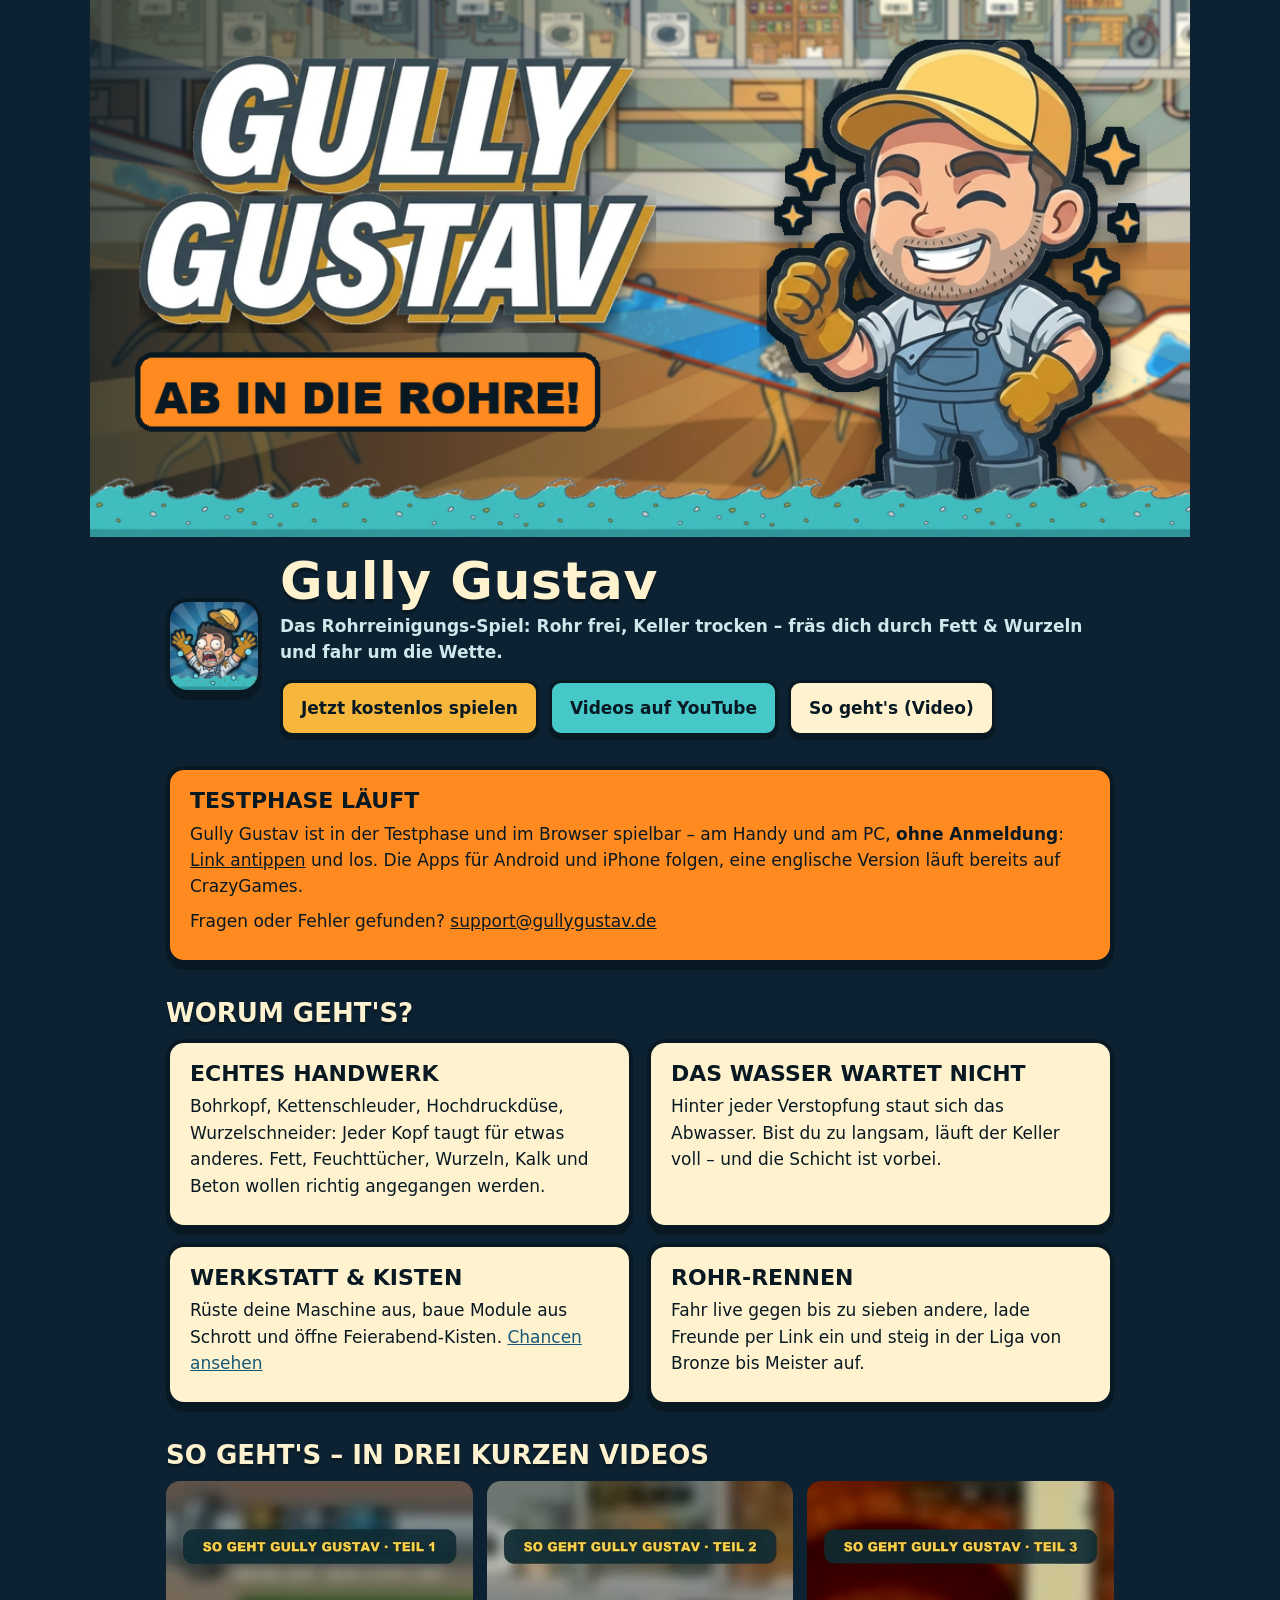
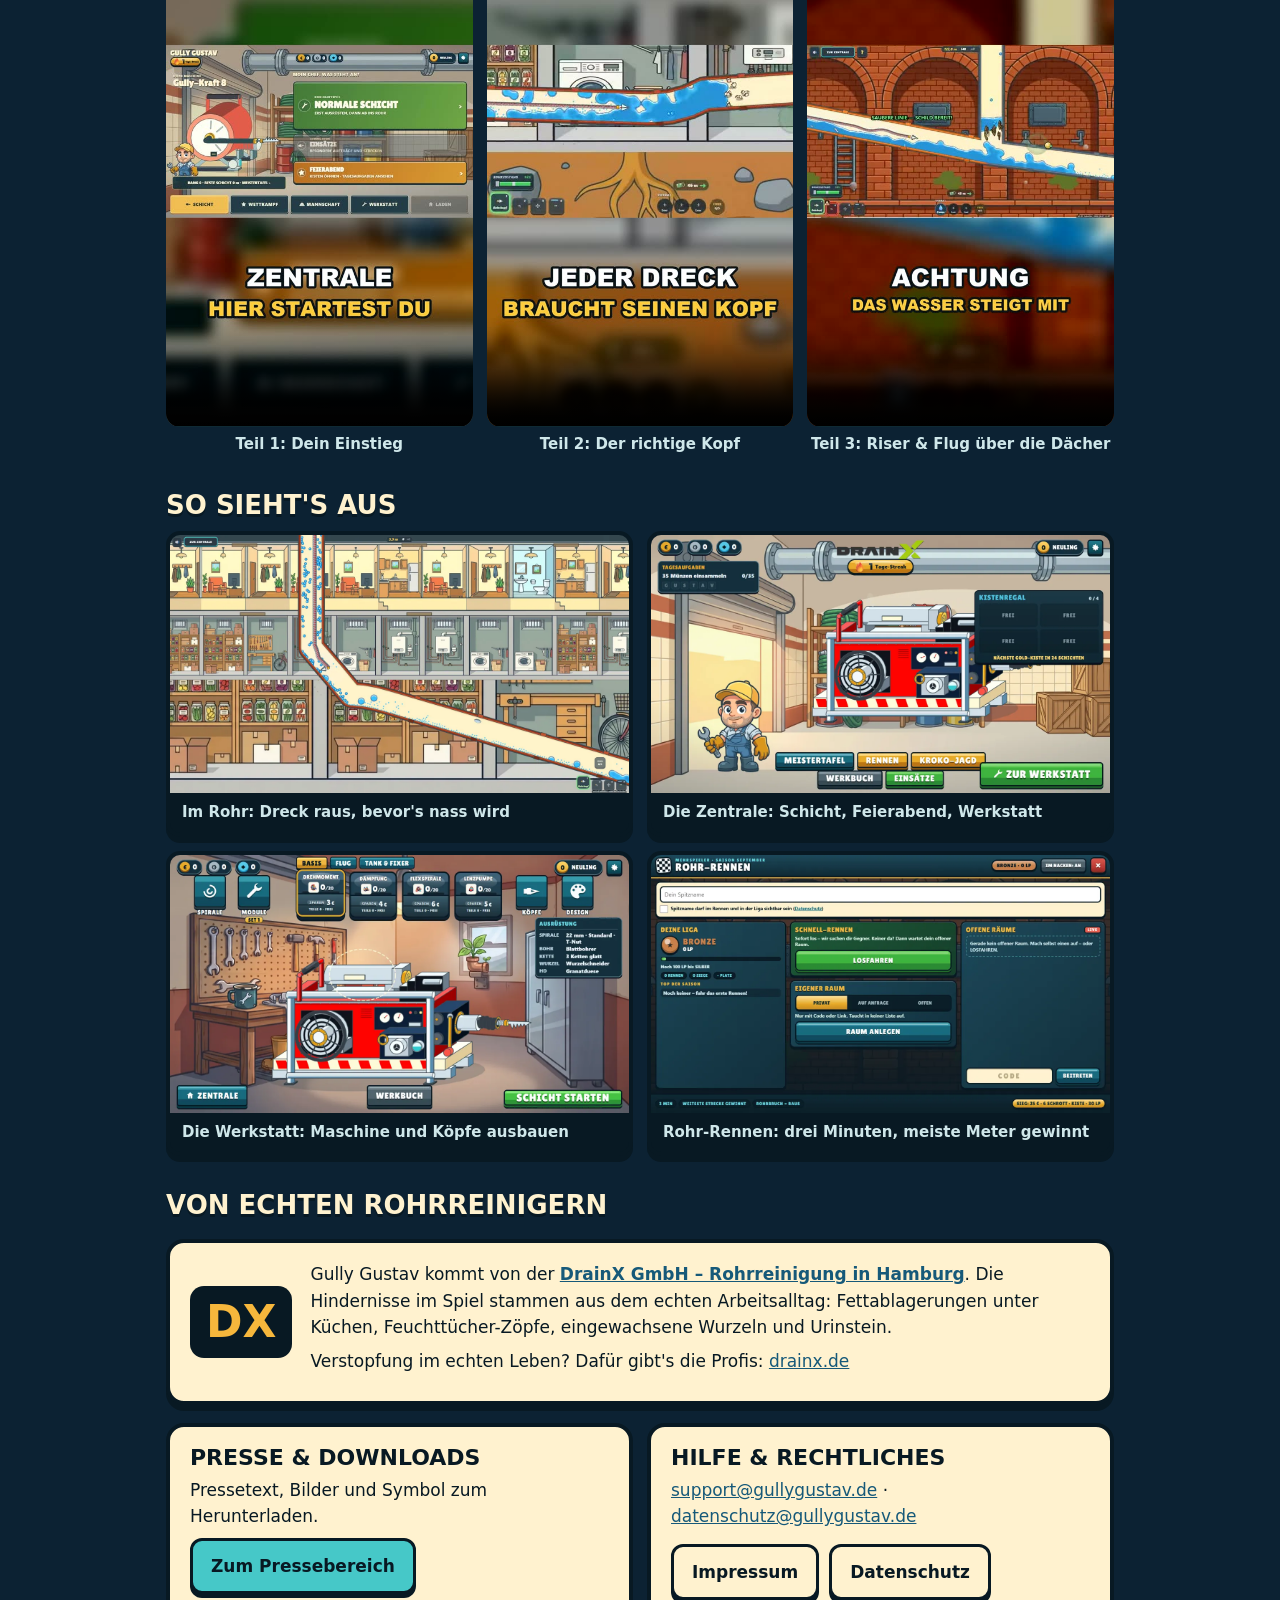
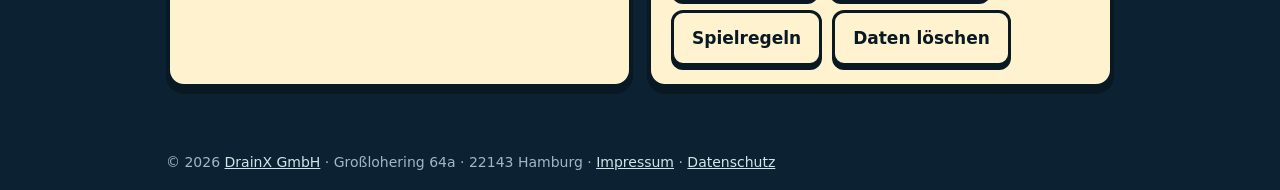
==== commit 0be276cc: "Spiel-Link offen (ohne Code, Herkunft webseite) - Tor seit 08.10. offen Co-Authored-By: Claude Opus " ====
--- a/index.html
+++ b/index.html
@@ -88,7 +88,7 @@
       <h1>Gully Gustav</h1>
       <p class="unter">Das Rohrreinigungs-Spiel: Rohr frei, Keller trocken – fräs dich durch Fett &amp; Wurzeln und fahr um die Wette.</p>
       <div class="aktionen">
-        <a class="knopf gold" href="https://spiel.gullygustav.de/?zugang=MN2T-8TGQ">Jetzt kostenlos spielen</a>
+        <a class="knopf gold" href="https://spiel.gullygustav.de/?q=webseite">Jetzt kostenlos spielen</a>
         <a class="knopf" href="https://www.youtube.com/@gullygustavspiel" rel="me">Videos auf YouTube</a>
         <a class="knopf leise" href="#sogehts">So geht's (Video)</a>
       </div>
@@ -98,7 +98,7 @@
 <main>
   <section class="karte hinweis">
     <h2>Testphase läuft</h2>
-    <p>Gully Gustav ist in der Testphase und im Browser spielbar – am Handy und am PC, <strong>ohne Anmeldung</strong>: <a href="https://spiel.gullygustav.de/?zugang=MN2T-8TGQ" style="color:var(--tinte)">Link antippen</a> und los. Du bekommst einen Rohr-Namen und kannst ihn jederzeit ändern. Die Apps für Android und iPhone folgen, eine englische Version läuft bereits auf CrazyGames.</p>
+    <p>Gully Gustav ist in der Testphase und im Browser spielbar – am Handy und am PC, <strong>ohne Anmeldung</strong>: <a href="https://spiel.gullygustav.de/?q=webseite" style="color:var(--tinte)">Link antippen</a> und los. Die Apps für Android und iPhone folgen, eine englische Version läuft bereits auf CrazyGames.</p>
     <p>Fragen oder Fehler gefunden? <a href="mailto:support@gullygustav.de" style="color:var(--tinte)">support@gullygustav.de</a></p>
   </section>
 
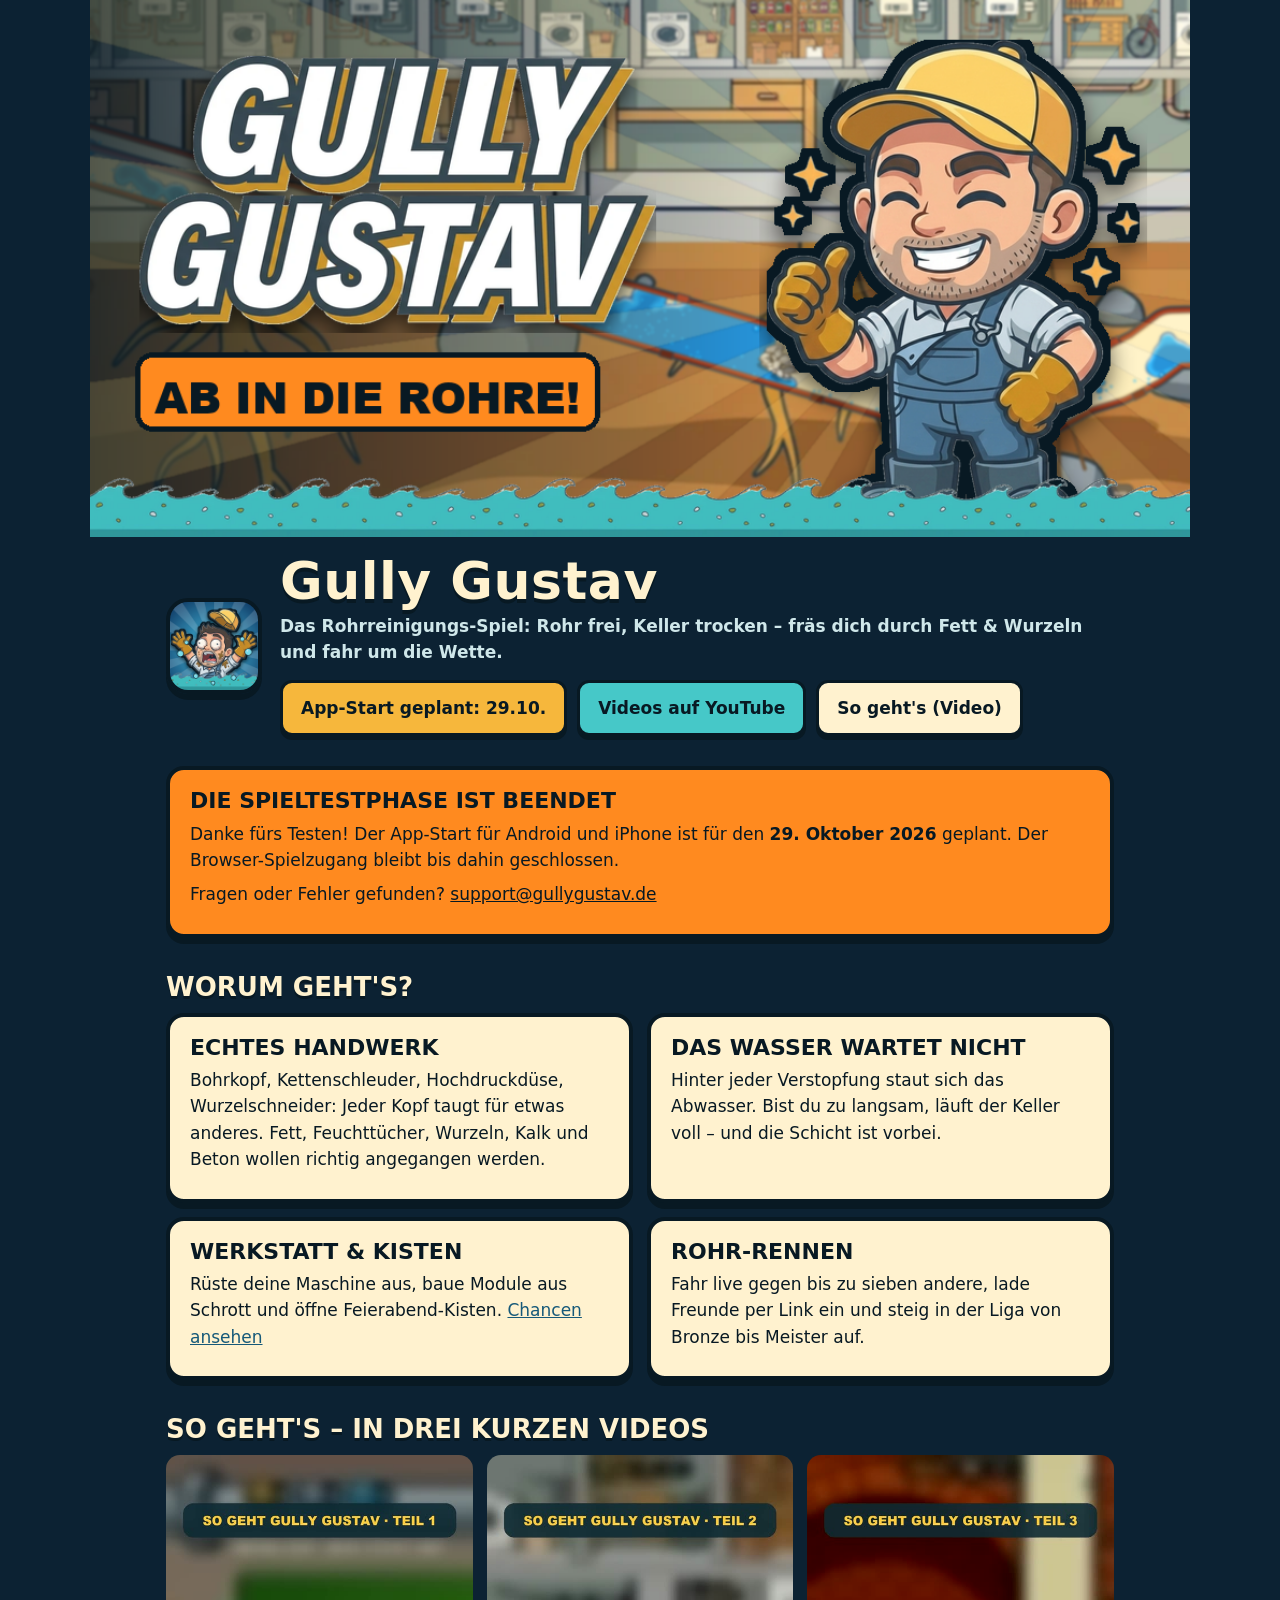
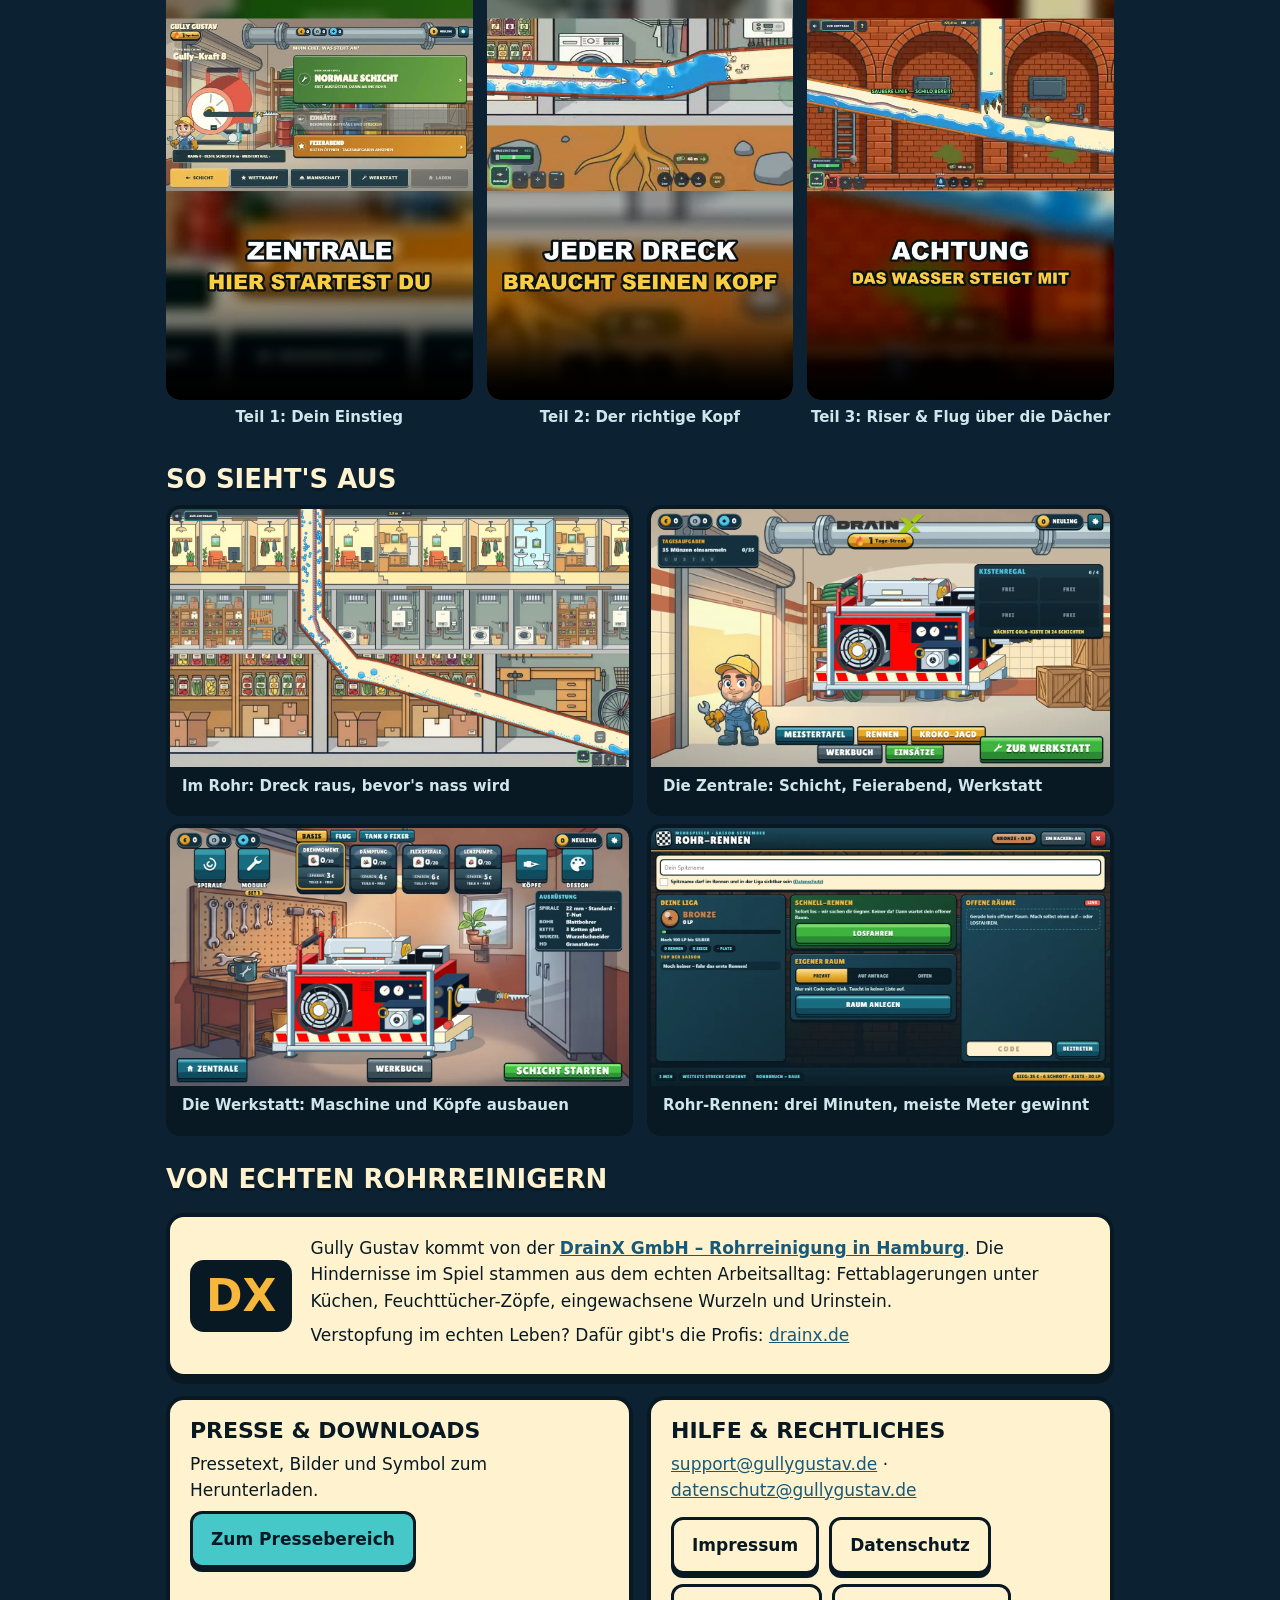
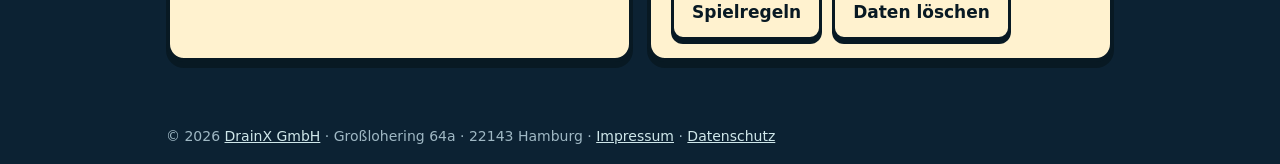
==== commit fe997f27: "fix(launch): close public browser test links" ====
--- a/index.html
+++ b/index.html
@@ -88,7 +88,7 @@
       <h1>Gully Gustav</h1>
       <p class="unter">Das Rohrreinigungs-Spiel: Rohr frei, Keller trocken – fräs dich durch Fett &amp; Wurzeln und fahr um die Wette.</p>
       <div class="aktionen">
-        <a class="knopf gold" href="https://spiel.gullygustav.de/?q=webseite">Jetzt kostenlos spielen</a>
+        <a class="knopf gold" href="#launch">App-Start geplant: 29.10.</a>
         <a class="knopf" href="https://www.youtube.com/@gullygustavspiel" rel="me">Videos auf YouTube</a>
         <a class="knopf leise" href="#sogehts">So geht's (Video)</a>
       </div>
@@ -96,9 +96,9 @@
   </div>
 </header>
 <main>
-  <section class="karte hinweis">
-    <h2>Testphase läuft</h2>
-    <p>Gully Gustav ist in der Testphase und im Browser spielbar – am Handy und am PC, <strong>ohne Anmeldung</strong>: <a href="https://spiel.gullygustav.de/?q=webseite" style="color:var(--tinte)">Link antippen</a> und los. Die Apps für Android und iPhone folgen, eine englische Version läuft bereits auf CrazyGames.</p>
+  <section class="karte hinweis" id="launch">
+    <h2>Die Spieltestphase ist beendet</h2>
+    <p>Danke fürs Testen! Der App-Start für Android und iPhone ist für den <strong>29. Oktober 2026</strong> geplant. Der Browser-Spielzugang bleibt bis dahin geschlossen.</p>
     <p>Fragen oder Fehler gefunden? <a href="mailto:support@gullygustav.de" style="color:var(--tinte)">support@gullygustav.de</a></p>
   </section>
 
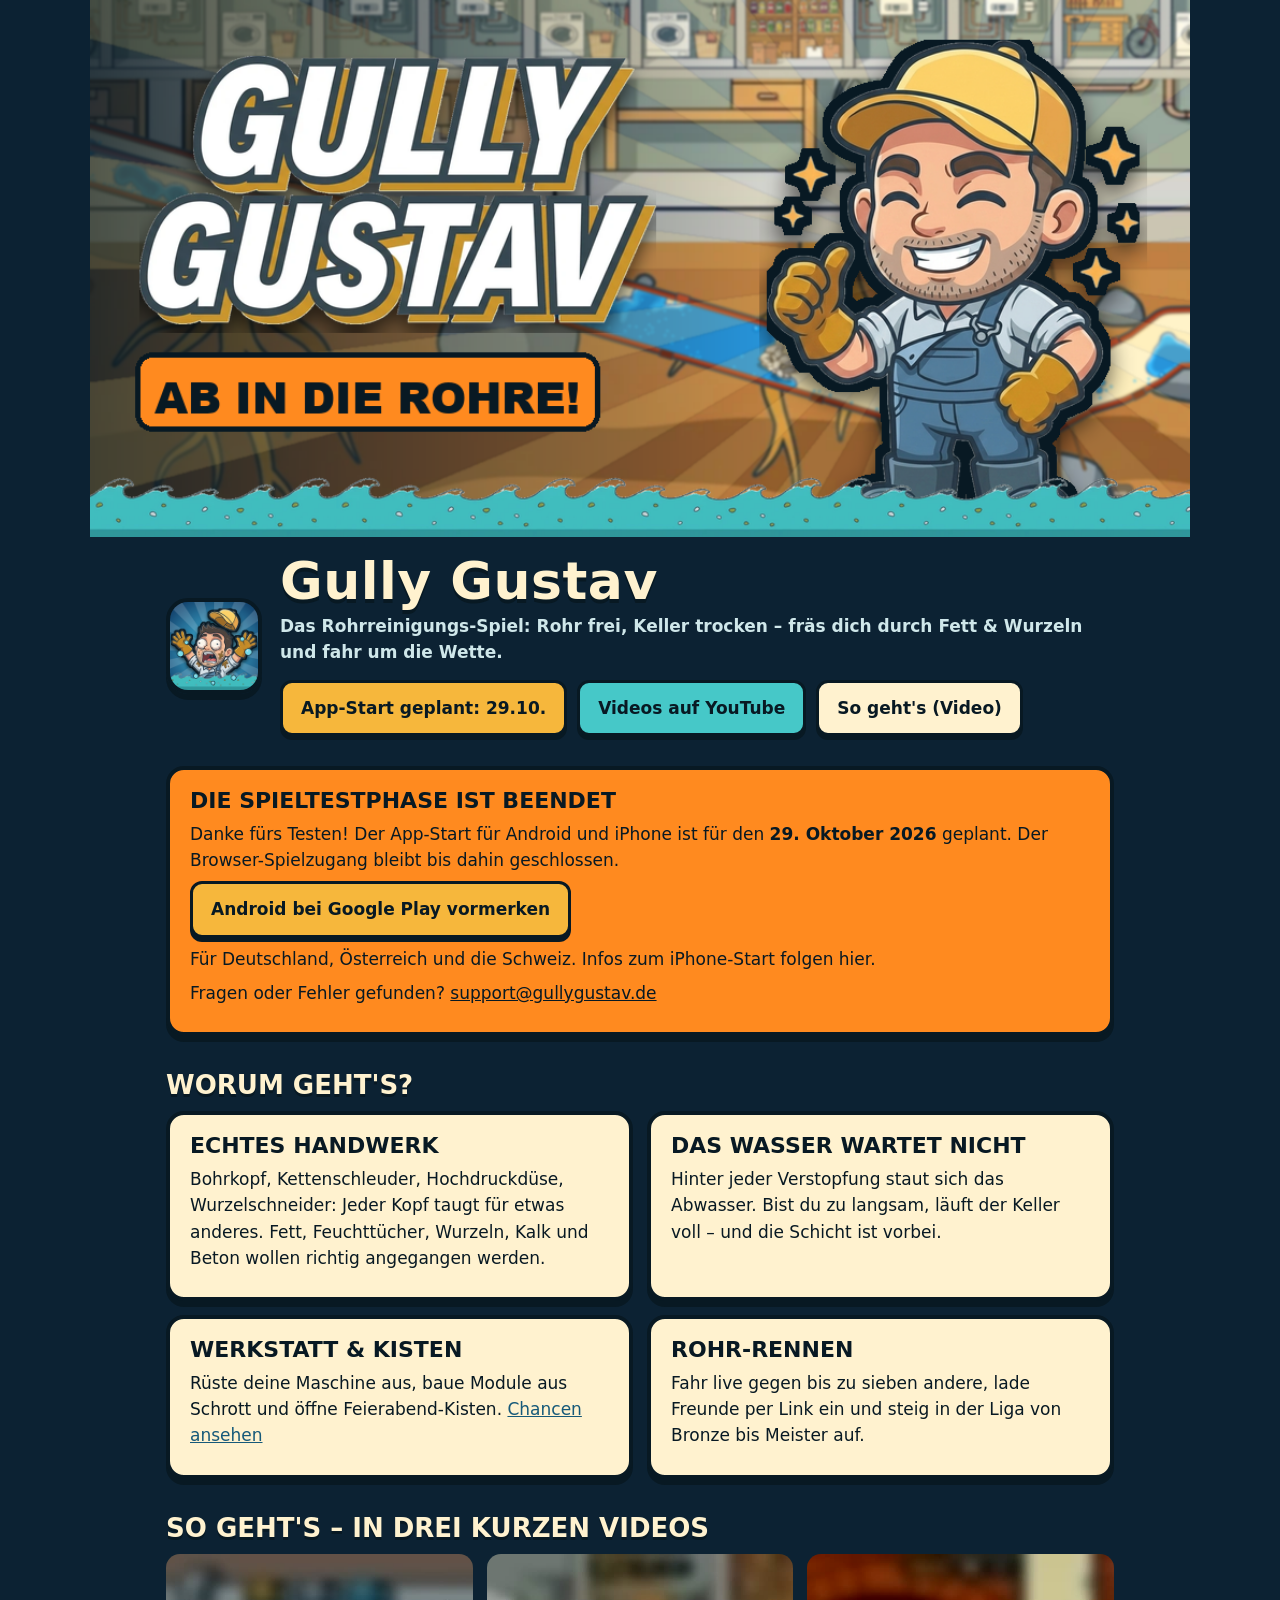
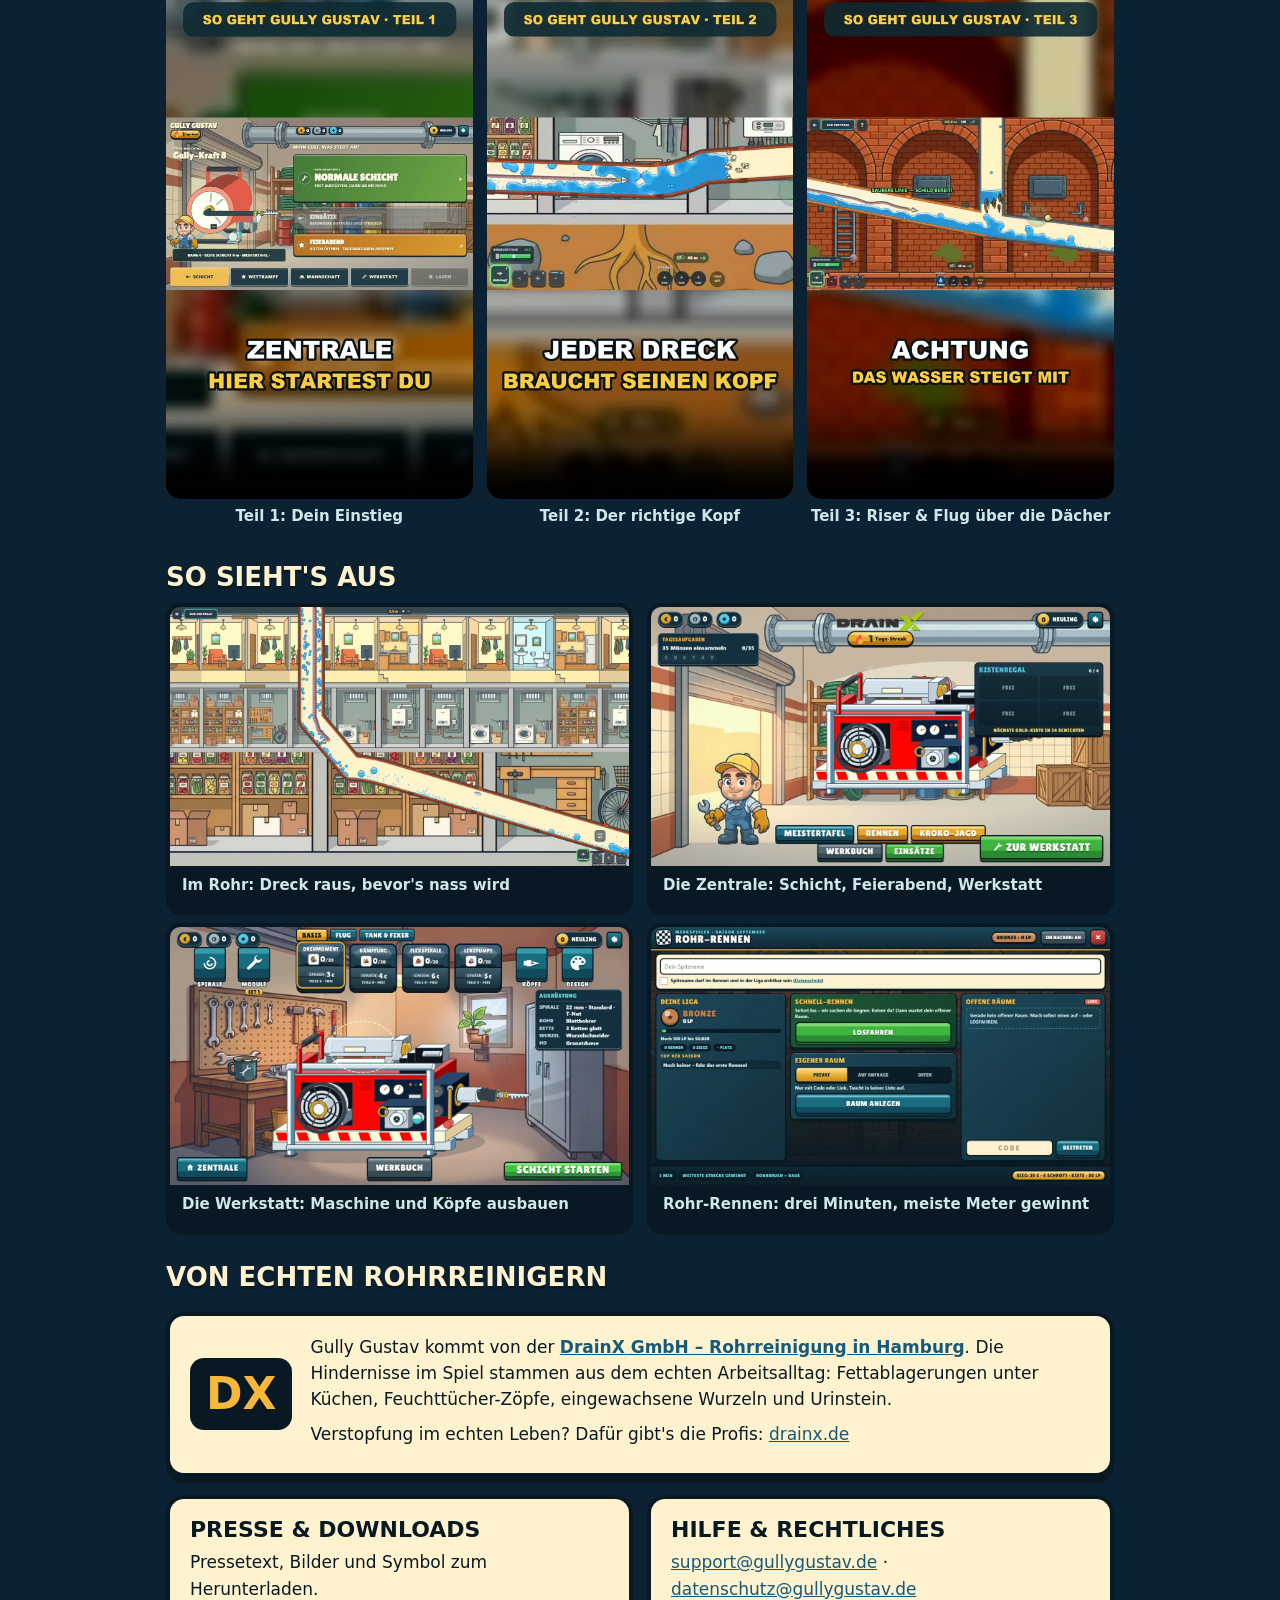
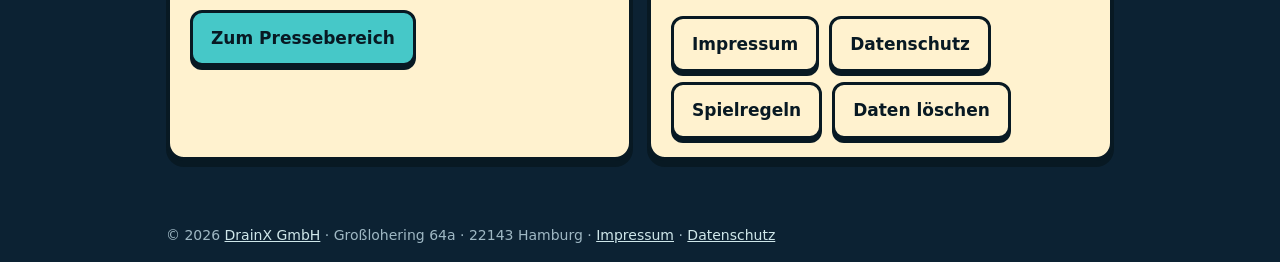
==== commit 118457fb: "fix(site): add Android store reminder link" ====
--- a/index.html
+++ b/index.html
@@ -99,6 +99,8 @@
   <section class="karte hinweis" id="launch">
     <h2>Die Spieltestphase ist beendet</h2>
     <p>Danke fürs Testen! Der App-Start für Android und iPhone ist für den <strong>29. Oktober 2026</strong> geplant. Der Browser-Spielzugang bleibt bis dahin geschlossen.</p>
+    <p><a class="knopf gold" href="https://play.google.com/store/apps/details?id=de.drainx.gullygustav">Android bei Google Play vormerken</a></p>
+    <p>Für Deutschland, Österreich und die Schweiz. Infos zum iPhone-Start folgen hier.</p>
     <p>Fragen oder Fehler gefunden? <a href="mailto:support@gullygustav.de" style="color:var(--tinte)">support@gullygustav.de</a></p>
   </section>
 
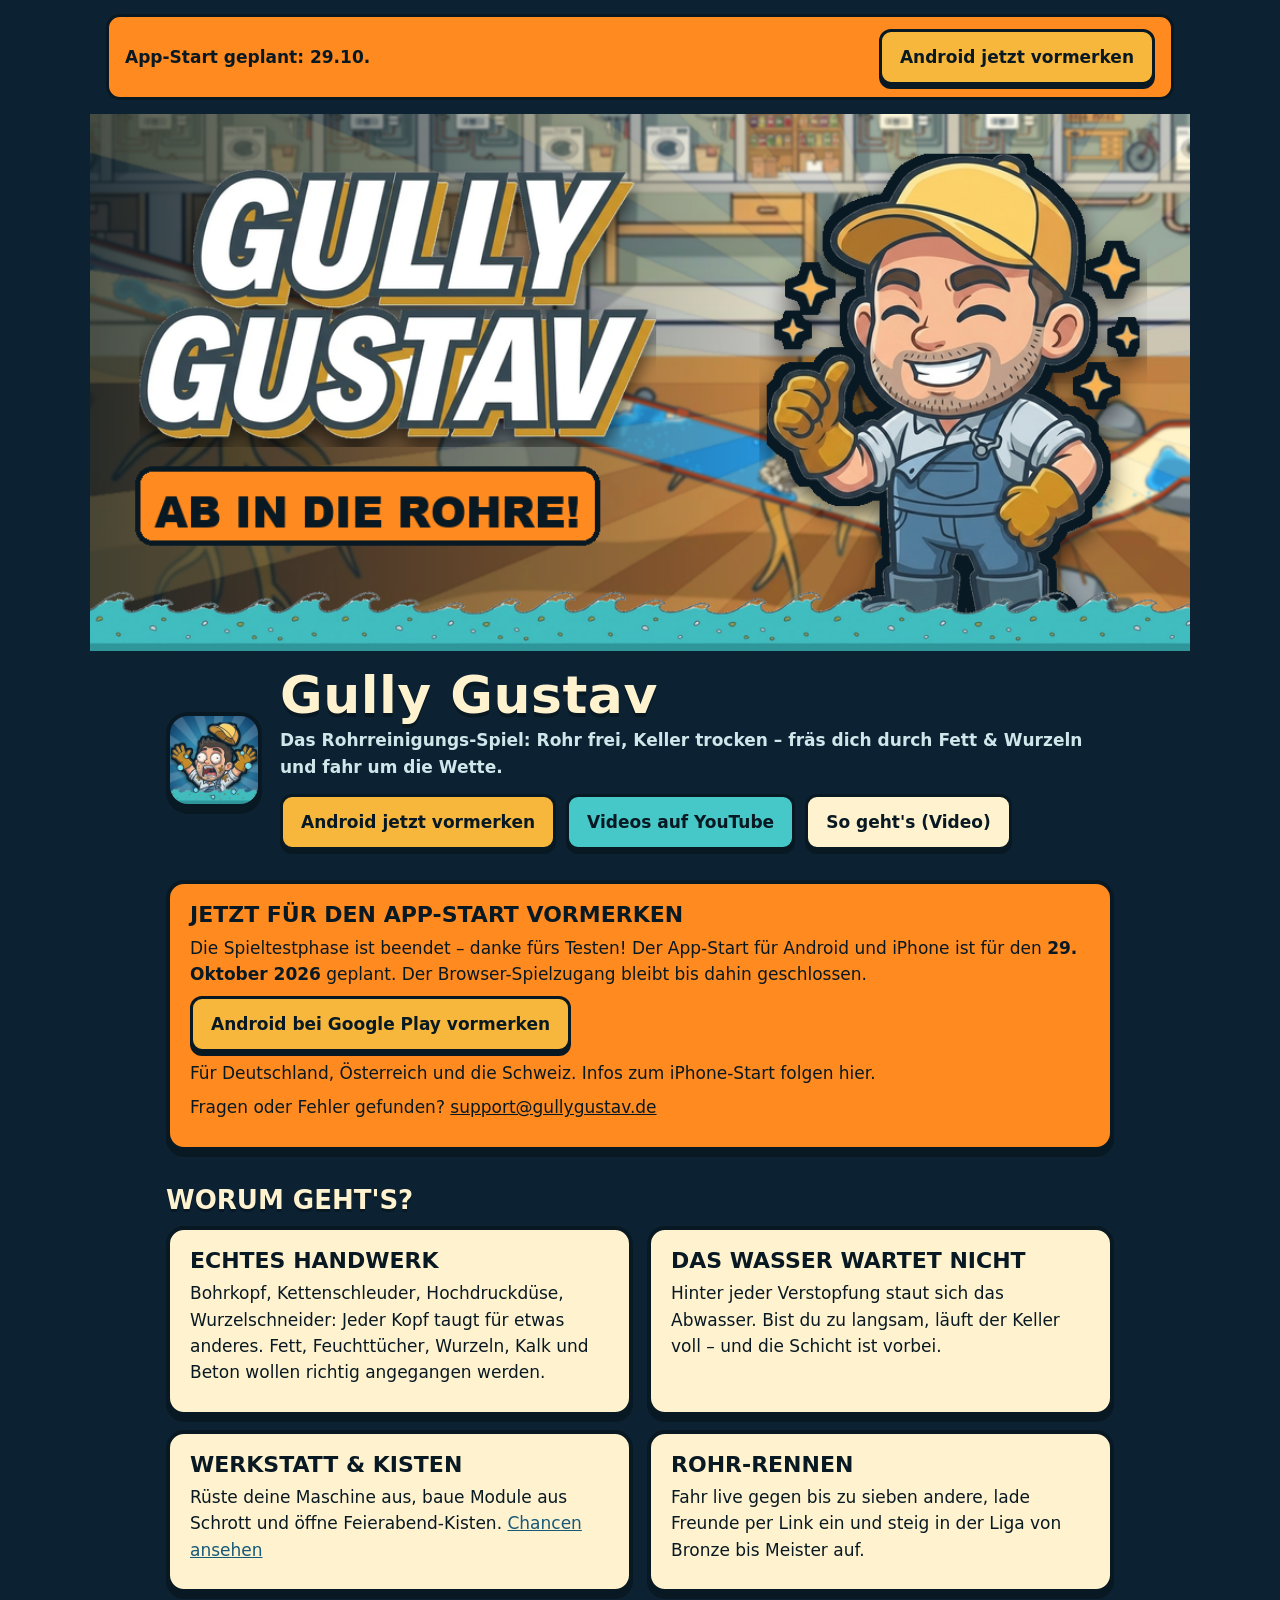
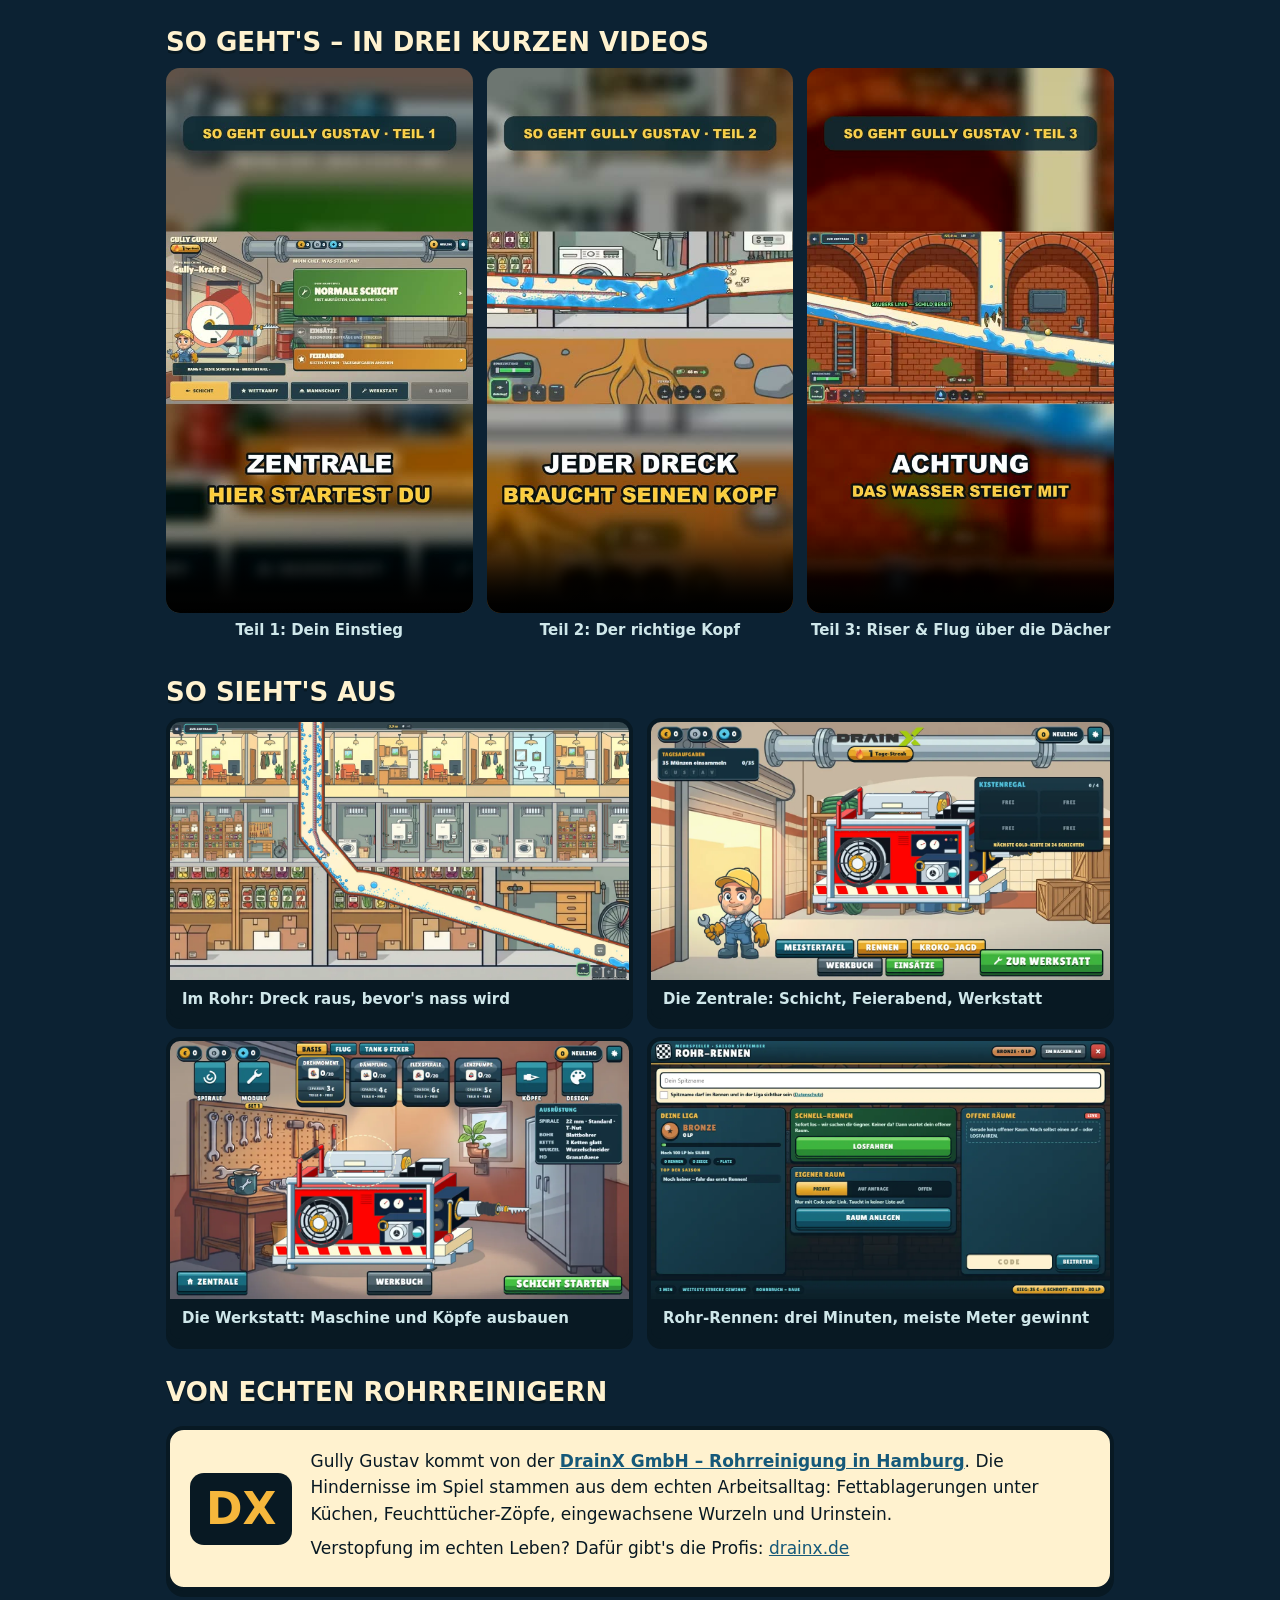
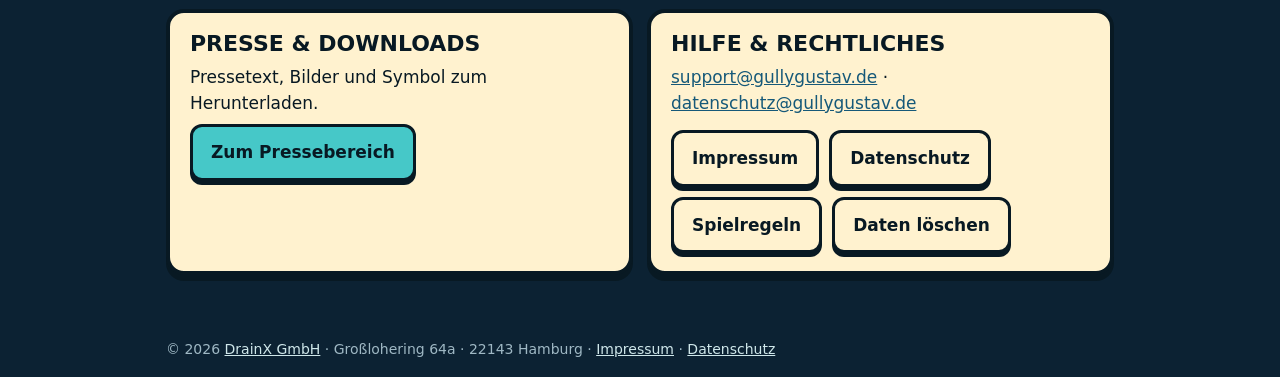
==== commit e66f26fb: "Vormerkung auf der Startseite direkt erreichbar machen" ====
--- a/index.html
+++ b/index.html
@@ -47,6 +47,8 @@
   a { color:var(--gold); }
   img { max-width:100%; }
   .held { max-width:1100px; margin:0 auto; }
+  .vormerkleiste { margin:14px 16px; padding:12px 16px; display:flex; flex-wrap:wrap; gap:12px; align-items:center; justify-content:space-between; border:3px solid var(--tinte); border-radius:14px; background:var(--orange); color:var(--tinte); }
+  .vormerkleiste p { margin:0; font-weight:800; }
   .held > img.banner { display:block; width:100%; height:auto; aspect-ratio:1024/500; }
   .held-inhalt { max-width:980px; width:100%; margin:0 auto; padding:18px 16px 4px; display:flex; gap:18px; align-items:center; }
   .held-inhalt img { width:96px; height:96px; border-radius:22px; border:4px solid var(--tinte); box-shadow:0 6px 0 var(--tinte); flex:none; }
@@ -81,6 +83,10 @@
 </head>
 <body>
 <header class="held">
+  <aside class="vormerkleiste" aria-label="Gully Gustav vormerken">
+    <p>App-Start geplant: 29.10.</p>
+    <a class="knopf gold" href="https://play.google.com/store/apps/details?id=de.drainx.gullygustav">Android jetzt vormerken</a>
+  </aside>
   <img class="banner" src="assets/vorstellung-1024x500.png" alt="Gully Gustav – Ab in die Rohre!" width="1024" height="500">
   <div class="held-inhalt">
     <img src="assets/symbol-192.png" alt="Gully Gustav Symbol" width="96" height="96">
@@ -88,7 +94,7 @@
       <h1>Gully Gustav</h1>
       <p class="unter">Das Rohrreinigungs-Spiel: Rohr frei, Keller trocken – fräs dich durch Fett &amp; Wurzeln und fahr um die Wette.</p>
       <div class="aktionen">
-        <a class="knopf gold" href="#launch">App-Start geplant: 29.10.</a>
+        <a class="knopf gold" href="https://play.google.com/store/apps/details?id=de.drainx.gullygustav">Android jetzt vormerken</a>
         <a class="knopf" href="https://www.youtube.com/@gullygustavspiel" rel="me">Videos auf YouTube</a>
         <a class="knopf leise" href="#sogehts">So geht's (Video)</a>
       </div>
@@ -97,8 +103,8 @@
 </header>
 <main>
   <section class="karte hinweis" id="launch">
-    <h2>Die Spieltestphase ist beendet</h2>
-    <p>Danke fürs Testen! Der App-Start für Android und iPhone ist für den <strong>29. Oktober 2026</strong> geplant. Der Browser-Spielzugang bleibt bis dahin geschlossen.</p>
+    <h2>Jetzt für den App-Start vormerken</h2>
+    <p>Die Spieltestphase ist beendet – danke fürs Testen! Der App-Start für Android und iPhone ist für den <strong>29. Oktober 2026</strong> geplant. Der Browser-Spielzugang bleibt bis dahin geschlossen.</p>
     <p><a class="knopf gold" href="https://play.google.com/store/apps/details?id=de.drainx.gullygustav">Android bei Google Play vormerken</a></p>
     <p>Für Deutschland, Österreich und die Schweiz. Infos zum iPhone-Start folgen hier.</p>
     <p>Fragen oder Fehler gefunden? <a href="mailto:support@gullygustav.de" style="color:var(--tinte)">support@gullygustav.de</a></p>
